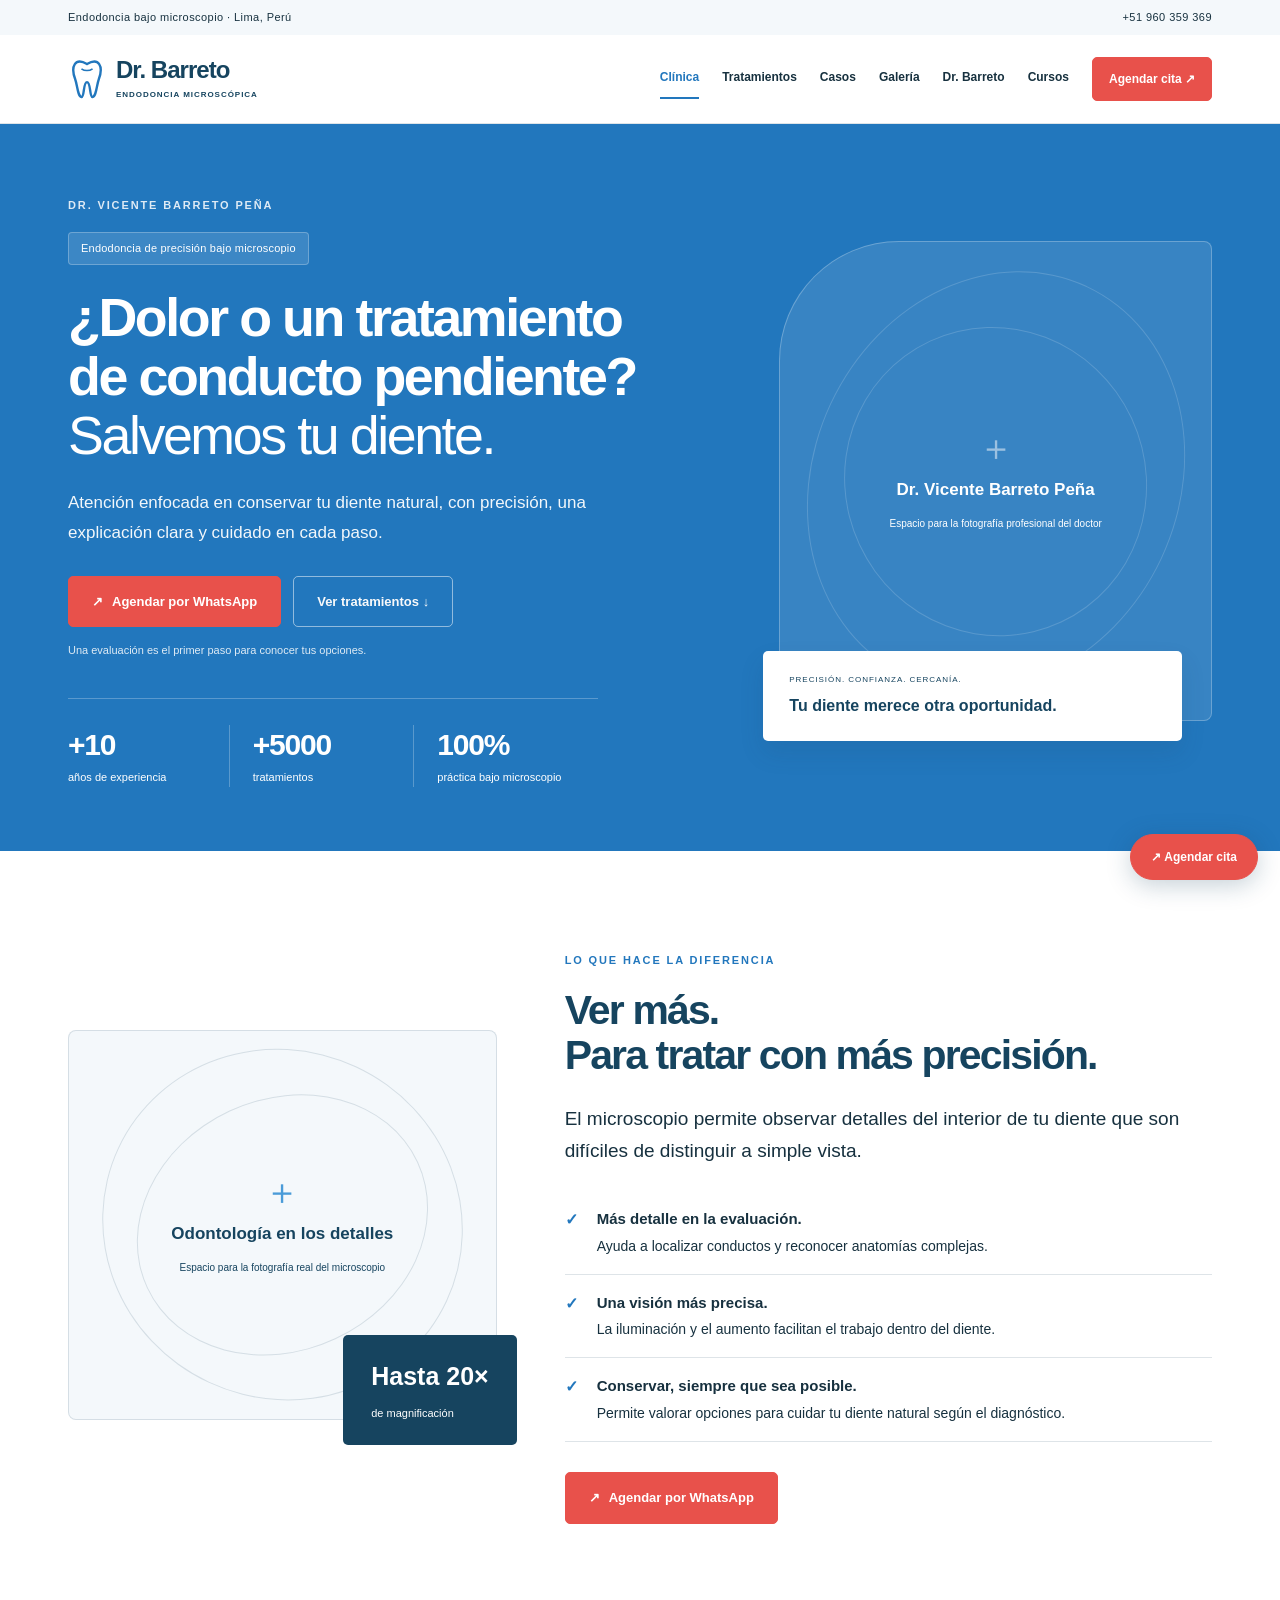
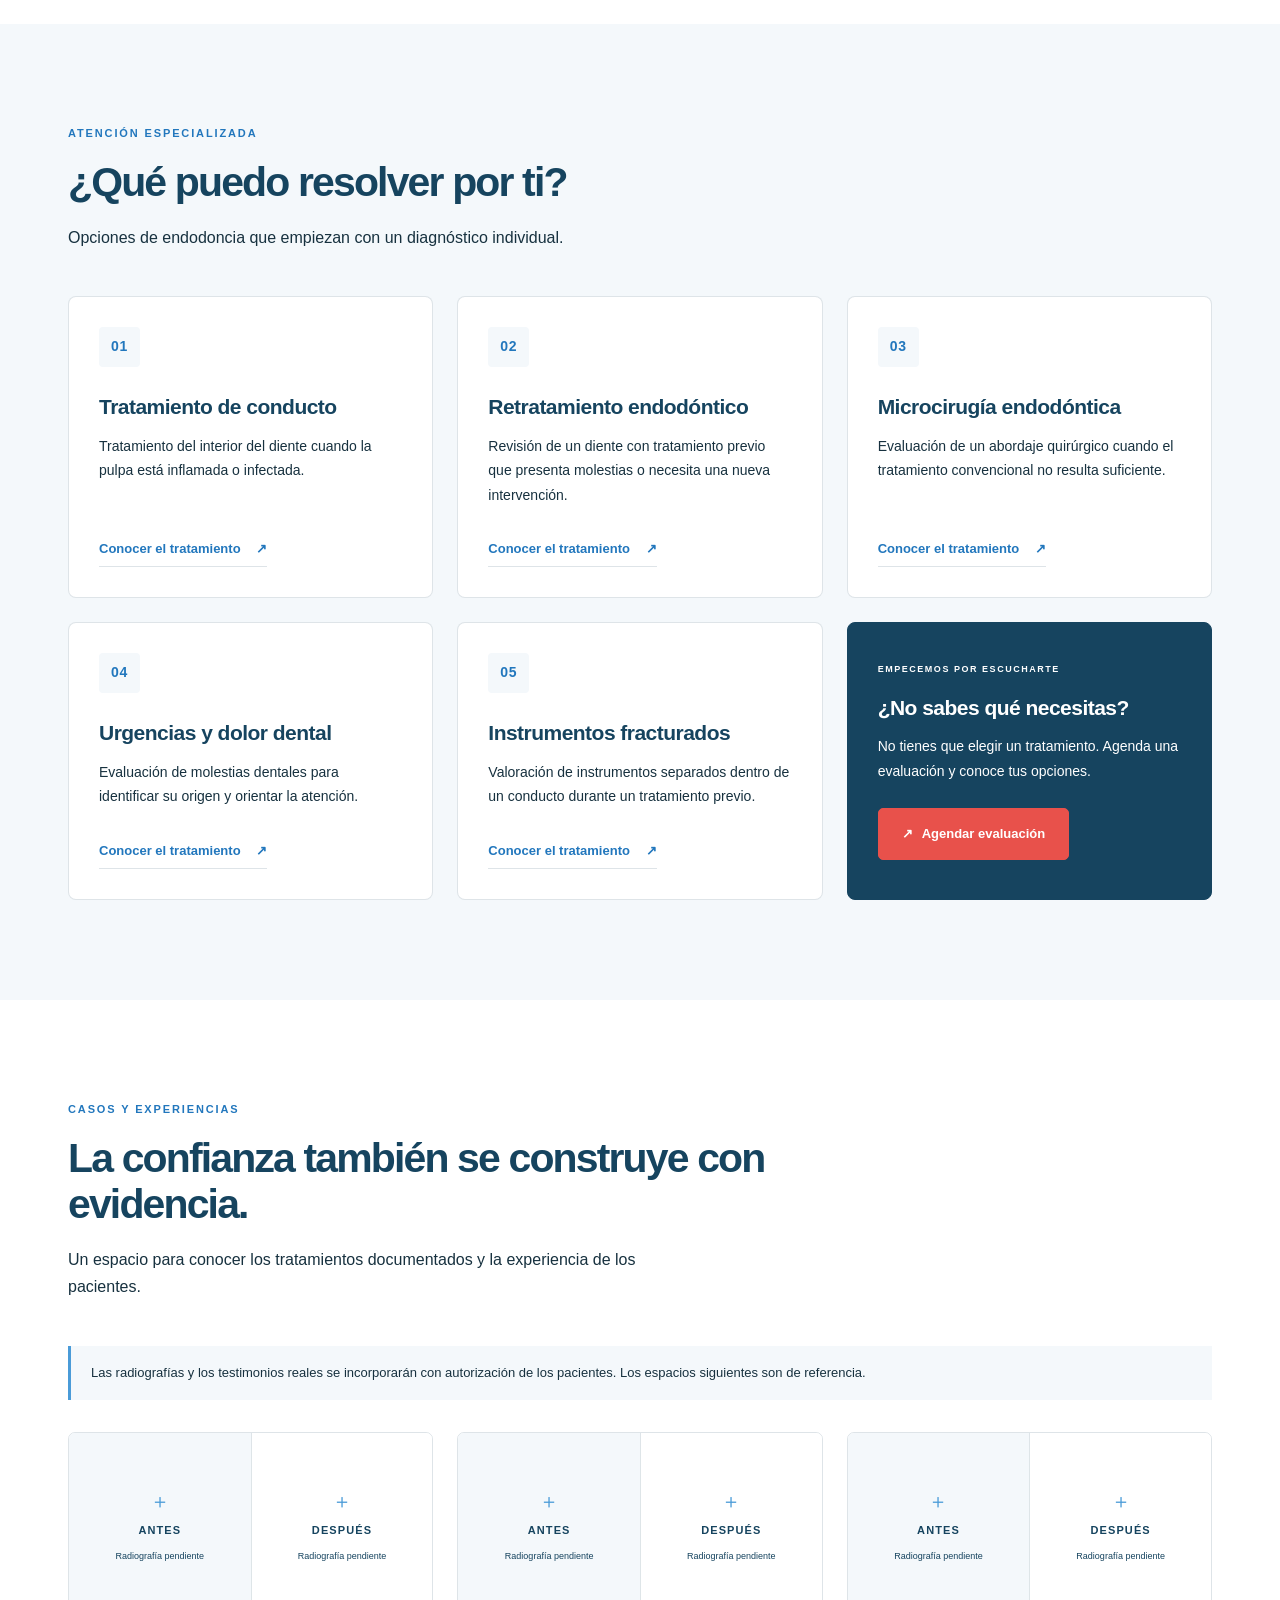
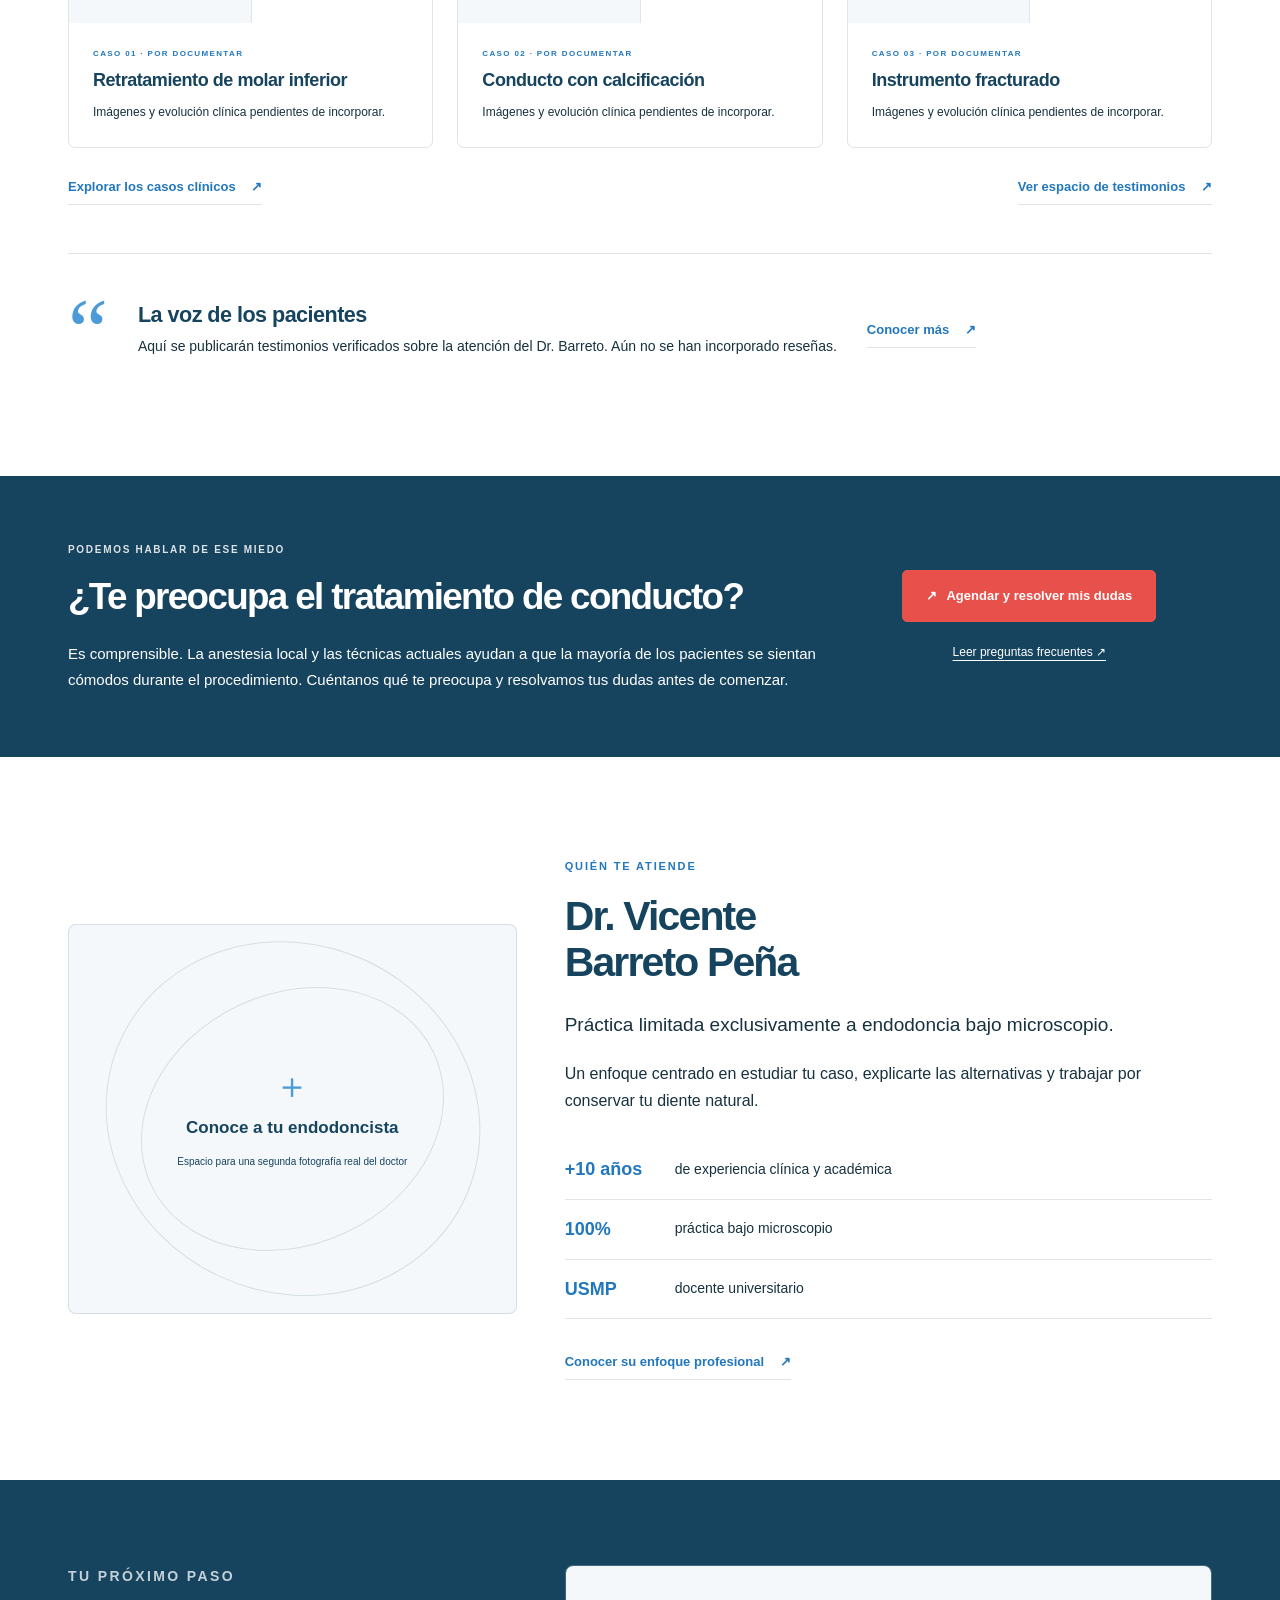
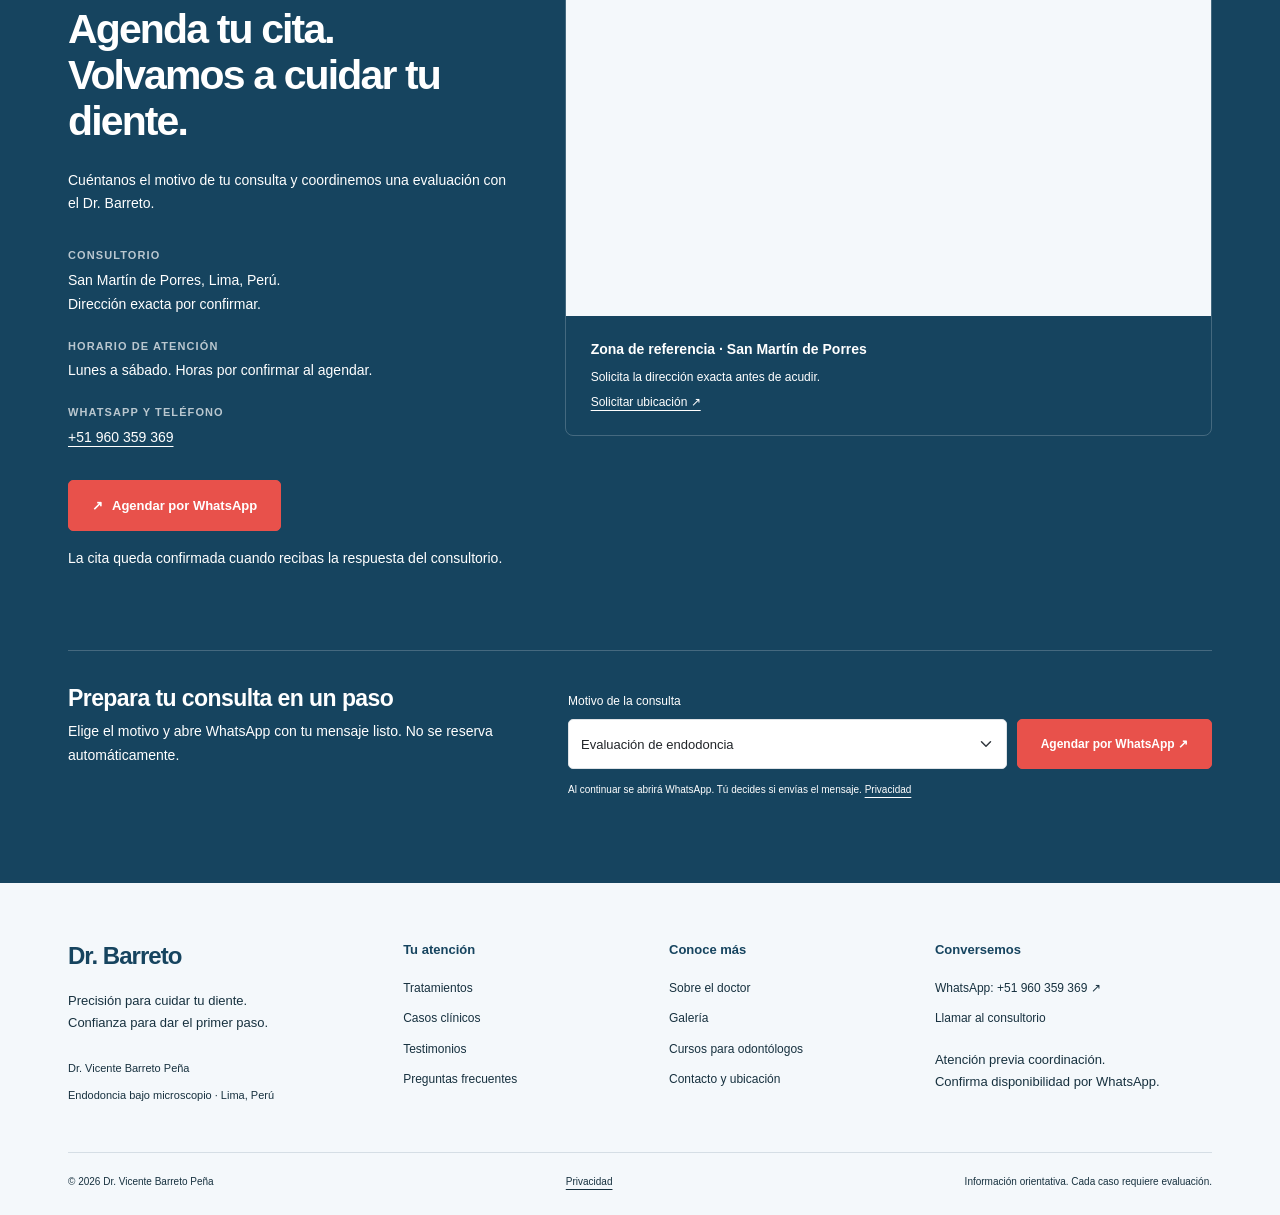
==== index.html @ 7db31577 "Publicar sitio web inicial" ====
<!doctype html>
<html lang="es-PE">
  <head>
    <meta charset="utf-8" />
    <meta name="viewport" content="width=device-width, initial-scale=1" />
    <meta
      name="description"
      content="Endodoncia bajo microscopio con el Dr. Vicente Barreto Peña. Conoce los tratamientos y agenda tu evaluación por WhatsApp en Lima."
    />
    <meta name="theme-color" content="#2277BD" />
    <title>
      Endodoncia bajo microscopio en Lima | Dr. Vicente Barreto Peña
    </title>
    <link rel="icon" href="assets/img/favicon.svg" type="image/svg+xml" />
    <link rel="stylesheet" href="assets/vendor/bootstrap.min.css" />
    <link rel="stylesheet" href="assets/css/styles.css" />
    <script src="assets/js/config.js" defer></script>
    <script src="assets/js/main.js" defer></script>
  </head>
  <body>
    <a class="skip" href="#contenido">Saltar al contenido</a>
    <div class="topbar">
      <div class="container">
        <span>Endodoncia bajo microscopio · Lima, Perú</span
        ><a href="tel:+51960359369">+51 960 359 369</a>
      </div>
    </div>
    <header class="site-header">
      <div class="container header-inner">
        <a class="brand" href="index.html" aria-label="Dr. Barreto, inicio"
          ><img
            src="assets/img/favicon.svg"
            width="38"
            height="44"
            alt=""
          /><span
            >Dr. Barreto<span class="brand-sub"
              >ENDODONCIA MICROSCÓPICA</span
            ></span
          ></a
        ><button
          class="menu-toggle"
          aria-controls="main-nav"
          aria-expanded="false"
        >
          Menú <span aria-hidden="true">☰</span>
        </button>
        <nav id="main-nav" aria-label="Navegación principal">
          <a href="index.html" aria-current="page">Clínica</a
          ><a href="tratamientos.html">Tratamientos</a
          ><a href="casos.html">Casos</a><a href="galeria.html">Galería</a
          ><a href="sobre-mi.html">Dr. Barreto</a
          ><a href="cursos.html">Cursos</a
          ><a
            class="btn appointment small-cta"
            href="https://wa.me/51960359369?text=Hola%2C%20Dr.%20Barreto.%20Quisiera%20agendar%20una%20evaluaci%C3%B3n%20de%20endodoncia."
            target="_blank"
            rel="noopener noreferrer"
            >Agendar cita ↗</a
          >
        </nav>
      </div>
    </header>
    <main id="contenido">
      <section class="hero" id="inicio">
        <div class="container">
          <div class="row align-items-center g-5">
            <div class="col-lg-7">
              <p class="eyebrow light">DR. VICENTE BARRETO PEÑA</p>
              <div class="specialty-label">
                Endodoncia de precisión bajo microscopio
              </div>
              <h1>
                ¿Dolor o un tratamiento<br class="desktop-break" />
                de conducto pendiente?<br /><span>Salvemos tu diente.</span>
              </h1>
              <p class="hero-lead">
                Atención enfocada en conservar tu diente natural, con precisión,
                una explicación clara y cuidado en cada paso.
              </p>
              <div class="button-row">
                <a
                  class="btn appointment"
                  href="https://wa.me/51960359369?text=Hola%2C%20Dr.%20Barreto.%20Quisiera%20agendar%20una%20evaluaci%C3%B3n%20de%20endodoncia."
                  target="_blank"
                  rel="noopener noreferrer"
                  ><span aria-hidden="true">↗</span> Agendar por WhatsApp</a
                ><a class="btn btn-outline-light" href="#tratamientos"
                  >Ver tratamientos ↓</a
                >
              </div>
              <p class="hero-note">
                Una evaluación es el primer paso para conocer tus opciones.
              </p>
              <div class="stats">
                <div><strong>+10</strong><span>años de experiencia</span></div>
                <div><strong>+5000</strong><span>tratamientos</span></div>
                <div>
                  <strong>100%</strong><span>práctica bajo microscopio</span>
                </div>
              </div>
            </div>
            <div class="col-lg-5">
              <div class="portrait-frame">
                <div class="media-placeholder portrait">
                  <span class="placeholder-mark" aria-hidden="true">＋</span
                  ><span class="placeholder-title"
                    >Dr. Vicente Barreto Peña</span
                  ><small
                    >Espacio para la fotografía profesional del doctor</small
                  >
                </div>
                <div class="portrait-caption">
                  <span>PRECISIÓN. CONFIANZA. CERCANÍA.</span
                  ><strong>Tu diente merece otra oportunidad.</strong>
                </div>
              </div>
            </div>
          </div>
        </div>
      </section>
      <section id="microscopio" class="section">
        <div class="container">
          <div class="row align-items-center g-5">
            <div class="col-lg-5">
              <div class="image-wrap">
                <div class="media-placeholder equipment">
                  <span class="placeholder-mark" aria-hidden="true">＋</span
                  ><span class="placeholder-title"
                    >Odontología en los detalles</span
                  ><small
                    >Espacio para la fotografía real del microscopio</small
                  >
                </div>
                <div class="image-badge">
                  <strong>Hasta 20×</strong><span>de magnificación</span>
                </div>
              </div>
            </div>
            <div class="col-lg-7">
              <p class="eyebrow">LO QUE HACE LA DIFERENCIA</p>
              <h2>Ver más.<br />Para tratar con más precisión.</h2>
              <p class="lead">
                El microscopio permite observar detalles del interior de tu
                diente que son difíciles de distinguir a simple vista.
              </p>
              <ul class="benefit-list">
                <li>
                  <strong>Más detalle en la evaluación.</strong
                  ><span
                    >Ayuda a localizar conductos y reconocer anatomías
                    complejas.</span
                  >
                </li>
                <li>
                  <strong>Una visión más precisa.</strong
                  ><span
                    >La iluminación y el aumento facilitan el trabajo dentro del
                    diente.</span
                  >
                </li>
                <li>
                  <strong>Conservar, siempre que sea posible.</strong
                  ><span
                    >Permite valorar opciones para cuidar tu diente natural
                    según el diagnóstico.</span
                  >
                </li>
              </ul>
              <a
                class="btn appointment"
                href="https://wa.me/51960359369?text=Hola%2C%20Dr.%20Barreto.%20Quisiera%20agendar%20una%20evaluaci%C3%B3n%20de%20endodoncia."
                target="_blank"
                rel="noopener noreferrer"
                ><span aria-hidden="true">↗</span> Agendar por WhatsApp</a
              >
            </div>
          </div>
        </div>
      </section>
      <section id="tratamientos" class="section soft">
        <div class="container">
          <div class="section-heading">
            <p class="eyebrow">ATENCIÓN ESPECIALIZADA</p>
            <h2>¿Qué puedo resolver por ti?</h2>
            <p>
              Opciones de endodoncia que empiezan con un diagnóstico individual.
            </p>
          </div>
          <div class="row g-4">
            <div class="col-md-6 col-lg-4">
              <article class="service-card">
                <span class="service-number">01</span>
                <h3>Tratamiento de conducto</h3>
                <p>
                  Tratamiento del interior del diente cuando la pulpa está
                  inflamada o infectada.
                </p>
                <a class="text-link" href="tratamientos.html#conducto"
                  >Conocer el tratamiento <span aria-hidden="true">↗</span></a
                >
              </article>
            </div>
            <div class="col-md-6 col-lg-4">
              <article class="service-card">
                <span class="service-number">02</span>
                <h3>Retratamiento endodóntico</h3>
                <p>
                  Revisión de un diente con tratamiento previo que presenta
                  molestias o necesita una nueva intervención.
                </p>
                <a class="text-link" href="tratamientos.html#retratamiento"
                  >Conocer el tratamiento <span aria-hidden="true">↗</span></a
                >
              </article>
            </div>
            <div class="col-md-6 col-lg-4">
              <article class="service-card">
                <span class="service-number">03</span>
                <h3>Microcirugía endodóntica</h3>
                <p>
                  Evaluación de un abordaje quirúrgico cuando el tratamiento
                  convencional no resulta suficiente.
                </p>
                <a class="text-link" href="tratamientos.html#microcirugia"
                  >Conocer el tratamiento <span aria-hidden="true">↗</span></a
                >
              </article>
            </div>
            <div class="col-md-6 col-lg-4">
              <article class="service-card">
                <span class="service-number">04</span>
                <h3>Urgencias y dolor dental</h3>
                <p>
                  Evaluación de molestias dentales para identificar su origen y
                  orientar la atención.
                </p>
                <a class="text-link" href="tratamientos.html#urgencias"
                  >Conocer el tratamiento <span aria-hidden="true">↗</span></a
                >
              </article>
            </div>
            <div class="col-md-6 col-lg-4">
              <article class="service-card">
                <span class="service-number">05</span>
                <h3>Instrumentos fracturados</h3>
                <p>
                  Valoración de instrumentos separados dentro de un conducto
                  durante un tratamiento previo.
                </p>
                <a class="text-link" href="tratamientos.html#instrumentos"
                  >Conocer el tratamiento <span aria-hidden="true">↗</span></a
                >
              </article>
            </div>
            <div class="col-md-6 col-lg-4">
              <article class="service-card service-help">
                <span class="eyebrow">EMPECEMOS POR ESCUCHARTE</span>
                <h3>¿No sabes qué necesitas?</h3>
                <p>
                  No tienes que elegir un tratamiento. Agenda una evaluación y
                  conoce tus opciones.
                </p>
                <a
                  class="btn appointment"
                  href="https://wa.me/51960359369?text=Hola%2C%20Dr.%20Barreto.%20Quisiera%20agendar%20una%20evaluaci%C3%B3n%20de%20endodoncia."
                  target="_blank"
                  rel="noopener noreferrer"
                  ><span aria-hidden="true">↗</span> Agendar evaluación</a
                >
              </article>
            </div>
          </div>
        </div>
      </section>
      <section id="casos" class="section">
        <div class="container">
          <div class="section-heading">
            <p class="eyebrow">CASOS Y EXPERIENCIAS</p>
            <h2>La confianza también se construye con evidencia.</h2>
            <p>
              Un espacio para conocer los tratamientos documentados y la
              experiencia de los pacientes.
            </p>
          </div>
          <div class="editorial-note">
            Las radiografías y los testimonios reales se incorporarán con
            autorización de los pacientes. Los espacios siguientes son de
            referencia.
          </div>
          <div class="row g-4">
            <div class="col-md-4">
              <article class="case-card">
                <div class="case-pair">
                  <div class="media-placeholder xray">
                    <span class="placeholder-mark" aria-hidden="true">＋</span
                    ><span class="placeholder-title">Antes</span
                    ><small>Radiografía pendiente</small>
                  </div>
                  <div class="media-placeholder xray">
                    <span class="placeholder-mark" aria-hidden="true">＋</span
                    ><span class="placeholder-title">Después</span
                    ><small>Radiografía pendiente</small>
                  </div>
                </div>
                <div class="case-caption">
                  <span class="eyebrow">CASO 01 · POR DOCUMENTAR</span>
                  <h3>Retratamiento de molar inferior</h3>
                  <p>Imágenes y evolución clínica pendientes de incorporar.</p>
                </div>
              </article>
            </div>
            <div class="col-md-4">
              <article class="case-card">
                <div class="case-pair">
                  <div class="media-placeholder xray">
                    <span class="placeholder-mark" aria-hidden="true">＋</span
                    ><span class="placeholder-title">Antes</span
                    ><small>Radiografía pendiente</small>
                  </div>
                  <div class="media-placeholder xray">
                    <span class="placeholder-mark" aria-hidden="true">＋</span
                    ><span class="placeholder-title">Después</span
                    ><small>Radiografía pendiente</small>
                  </div>
                </div>
                <div class="case-caption">
                  <span class="eyebrow">CASO 02 · POR DOCUMENTAR</span>
                  <h3>Conducto con calcificación</h3>
                  <p>Imágenes y evolución clínica pendientes de incorporar.</p>
                </div>
              </article>
            </div>
            <div class="col-md-4">
              <article class="case-card">
                <div class="case-pair">
                  <div class="media-placeholder xray">
                    <span class="placeholder-mark" aria-hidden="true">＋</span
                    ><span class="placeholder-title">Antes</span
                    ><small>Radiografía pendiente</small>
                  </div>
                  <div class="media-placeholder xray">
                    <span class="placeholder-mark" aria-hidden="true">＋</span
                    ><span class="placeholder-title">Después</span
                    ><small>Radiografía pendiente</small>
                  </div>
                </div>
                <div class="case-caption">
                  <span class="eyebrow">CASO 03 · POR DOCUMENTAR</span>
                  <h3>Instrumento fracturado</h3>
                  <p>Imágenes y evolución clínica pendientes de incorporar.</p>
                </div>
              </article>
            </div>
          </div>
          <div class="split-links">
            <a class="text-link" href="casos.html"
              >Explorar los casos clínicos <span aria-hidden="true">↗</span></a
            ><a class="text-link" href="testimonios.html"
              >Ver espacio de testimonios <span aria-hidden="true">↗</span></a
            >
          </div>
          <div class="testimonial-preview">
            <span class="quote-mark" aria-hidden="true">“</span>
            <div>
              <h3>La voz de los pacientes</h3>
              <p>
                Aquí se publicarán testimonios verificados sobre la atención del
                Dr. Barreto. Aún no se han incorporado reseñas.
              </p>
            </div>
            <a class="text-link" href="testimonios.html"
              >Conocer más <span aria-hidden="true">↗</span></a
            >
          </div>
        </div>
      </section>
      <section id="tranquilidad" class="fear-section">
        <div class="container">
          <div class="row align-items-center g-4">
            <div class="col-lg-8">
              <p class="eyebrow light">PODEMOS HABLAR DE ESE MIEDO</p>
              <h2>¿Te preocupa el tratamiento de conducto?</h2>
              <p>
                Es comprensible. La anestesia local y las técnicas actuales
                ayudan a que la mayoría de los pacientes se sientan cómodos
                durante el procedimiento. Cuéntanos qué te preocupa y resolvamos
                tus dudas antes de comenzar.
              </p>
            </div>
            <div class="col-lg-4 fear-actions">
              <a
                class="btn appointment"
                href="https://wa.me/51960359369?text=Hola%2C%20Dr.%20Barreto.%20Quisiera%20agendar%20una%20evaluaci%C3%B3n%20de%20endodoncia."
                target="_blank"
                rel="noopener noreferrer"
                ><span aria-hidden="true">↗</span> Agendar y resolver mis
                dudas</a
              ><a href="preguntas-frecuentes.html"
                >Leer preguntas frecuentes ↗</a
              >
            </div>
          </div>
        </div>
      </section>
      <section id="sobre-mi" class="section">
        <div class="container">
          <div class="row align-items-center g-5">
            <div class="col-lg-5">
              <div class="media-placeholder doctor">
                <span class="placeholder-mark" aria-hidden="true">＋</span
                ><span class="placeholder-title">Conoce a tu endodoncista</span
                ><small
                  >Espacio para una segunda fotografía real del doctor</small
                >
              </div>
            </div>
            <div class="col-lg-7">
              <p class="eyebrow">QUIÉN TE ATIENDE</p>
              <h2>Dr. Vicente<br />Barreto Peña</h2>
              <p class="lead">
                Práctica limitada exclusivamente a endodoncia bajo microscopio.
              </p>
              <p>
                Un enfoque centrado en estudiar tu caso, explicarte las
                alternativas y trabajar por conservar tu diente natural.
              </p>
              <ul class="credentials">
                <li>
                  <strong>+10 años</strong
                  ><span>de experiencia clínica y académica</span>
                </li>
                <li>
                  <strong>100%</strong><span>práctica bajo microscopio</span>
                </li>
                <li><strong>USMP</strong><span>docente universitario</span></li>
              </ul>
              <a class="text-link" href="sobre-mi.html"
                >Conocer su enfoque profesional
                <span aria-hidden="true">↗</span></a
              >
            </div>
          </div>
        </div>
      </section>
      <section id="contacto" class="contact-section">
        <div class="container">
          <div class="row g-5">
            <div class="col-lg-5">
              <p class="eyebrow">TU PRÓXIMO PASO</p>
              <h2>Agenda tu cita.<br />Volvamos a cuidar tu diente.</h2>
              <p>
                Cuéntanos el motivo de tu consulta y coordinemos una evaluación
                con el Dr. Barreto.
              </p>
              <dl class="contact-list">
                <dt>Consultorio</dt>
                <dd data-address>
                  San Martín de Porres, Lima, Perú.<br />Dirección exacta por
                  confirmar.
                </dd>
                <dt>Horario de atención</dt>
                <dd data-hours>
                  Lunes a sábado. Horas por confirmar al agendar.
                </dd>
                <dt>WhatsApp y teléfono</dt>
                <dd><a href="tel:+51960359369">+51 960 359 369</a></dd>
              </dl>
              <a
                class="btn appointment"
                href="https://wa.me/51960359369?text=Hola%2C%20Dr.%20Barreto.%20Quisiera%20agendar%20una%20evaluaci%C3%B3n%20de%20endodoncia."
                target="_blank"
                rel="noopener noreferrer"
                ><span aria-hidden="true">↗</span> Agendar por WhatsApp</a
              >
              <p class="small mt-3">
                La cita queda confirmada cuando recibas la respuesta del
                consultorio.
              </p>
            </div>
            <div class="col-lg-7">
              <div class="map-panel">
                <iframe
                  title="Mapa de referencia de San Martín de Porres, Lima; no indica la dirección exacta del consultorio"
                  src="https://www.google.com/maps?q=San+Martin+de+Porres,+Lima,+Peru&amp;output=embed"
                  loading="lazy"
                  referrerpolicy="no-referrer-when-downgrade"
                  allowfullscreen
                ></iframe>
                <div class="map-caption">
                  <strong data-map-caption
                    >Zona de referencia · San Martín de Porres</strong
                  ><span>Solicita la dirección exacta antes de acudir.</span
                  ><a
                    data-directions
                    href="https://wa.me/51960359369?text=Hola%2C%20quisiera%20la%20ubicaci%C3%B3n%20exacta%20del%20consultorio."
                    target="_blank"
                    rel="noopener noreferrer"
                    >Solicitar ubicación ↗</a
                  >
                </div>
              </div>
            </div>
          </div>
          <div class="appointment-panel">
            <div>
              <h3>Prepara tu consulta en un paso</h3>
              <p>
                Elige el motivo y abre WhatsApp con tu mensaje listo. No se
                reserva automáticamente.
              </p>
            </div>
            <form id="appointment-form">
              <label for="reason">Motivo de la consulta</label>
              <div class="form-line">
                <select id="reason" class="form-select" name="reason">
                  <option>Evaluación de endodoncia</option>
                  <option>Dolor o urgencia dental</option>
                  <option>Tratamiento de conducto</option>
                  <option>Retratamiento</option>
                  <option>Instrumento fracturado</option>
                  <option>Microcirugía endodóntica</option>
                  <option>Segunda opinión</option></select
                ><button type="submit" class="btn appointment">
                  Agendar por WhatsApp ↗
                </button>
              </div>
              <p class="small">
                Al continuar se abrirá WhatsApp. Tú decides si envías el
                mensaje. <a href="privacidad.html">Privacidad</a>
              </p>
            </form>
            <noscript
              ><p>
                Puedes agendar con cualquiera de los enlaces de WhatsApp de esta
                página.
              </p></noscript
            >
          </div>
        </div>
      </section>
    </main>
    <footer>
      <div class="container">
        <div class="footer-grid">
          <div>
            <a class="brand footer-brand" href="index.html">Dr. Barreto</a>
            <p>
              Precisión para cuidar tu diente.<br />Confianza para dar el primer
              paso.
            </p>
            <small
              >Dr. Vicente Barreto Peña<br />Endodoncia bajo microscopio · Lima,
              Perú</small
            >
          </div>
          <div>
            <h2>Tu atención</h2>
            <a href="tratamientos.html">Tratamientos</a
            ><a href="casos.html">Casos clínicos</a
            ><a href="testimonios.html">Testimonios</a
            ><a href="preguntas-frecuentes.html">Preguntas frecuentes</a>
          </div>
          <div>
            <h2>Conoce más</h2>
            <a href="sobre-mi.html">Sobre el doctor</a
            ><a href="galeria.html">Galería</a
            ><a href="cursos.html">Cursos para odontólogos</a
            ><a href="index.html#contacto">Contacto y ubicación</a>
          </div>
          <div>
            <h2>Conversemos</h2>
            <a
              href="https://wa.me/51960359369?text=Hola%2C%20Dr.%20Barreto.%20Quisiera%20agendar%20una%20evaluaci%C3%B3n%20de%20endodoncia."
              target="_blank"
              rel="noopener noreferrer"
              >WhatsApp: +51 960 359 369 ↗</a
            ><a href="tel:+51960359369">Llamar al consultorio</a>
            <p class="small">
              Atención previa coordinación.<br />Confirma disponibilidad por
              WhatsApp.
            </p>
          </div>
        </div>
        <div class="footer-bottom">
          <span>© <span data-year>2026</span> Dr. Vicente Barreto Peña</span
          ><a href="privacidad.html">Privacidad</a
          ><span>Información orientativa. Cada caso requiere evaluación.</span>
        </div>
      </div>
    </footer>
    <a
      class="floating-cta appointment"
      href="https://wa.me/51960359369?text=Hola%2C%20Dr.%20Barreto.%20Quisiera%20agendar%20una%20evaluaci%C3%B3n%20de%20endodoncia."
      target="_blank"
      rel="noopener noreferrer"
      aria-label="Agendar una cita por WhatsApp"
      >↗ <span>Agendar cita</span></a
    >
  </body>
</html>
---- assets/css/styles.css ----
:root {
  --blue: #2277bd;
  --blue-light: #4a9bd8;
  --blue-dark: #16445f;
  --coral: #e8514b;
  --white: #ffffff;
  --soft: #f4f8fb;
  --ink: #17313f;
  --line: rgba(22, 68, 95, 0.14);
}
* {
  box-sizing: border-box;
}
html {
  scroll-behavior: smooth;
  scroll-padding-top: 105px;
}
body {
  margin: 0;
  color: var(--ink);
  background: var(--white);
  font-family: Arial, Helvetica, sans-serif;
  font-size: 16px;
  line-height: 1.7;
}
a {
  color: var(--blue);
  text-underline-offset: 4px;
}
button,
a,
input,
select,
summary {
  -webkit-tap-highlight-color: transparent;
}
a:focus-visible,
button:focus-visible,
select:focus-visible,
summary:focus-visible {
  outline: 3px solid var(--blue-light);
  outline-offset: 5px;
}
h1,
h2,
h3 {
  font-weight: 700;
  letter-spacing: -0.045em;
  line-height: 1.12;
  color: var(--blue-dark);
}
h1 {
  font-size: clamp(2.4rem, 4.5vw, 4.2rem);
}
h2 {
  font-size: clamp(2rem, 3.2vw, 3rem);
  margin-bottom: 24px;
}
h3 {
  font-size: 1.35rem;
  letter-spacing: -0.025em;
}
p {
  margin: 0 0 1.2rem;
}
img {
  max-width: 100%;
  height: auto;
}
.container {
  max-width: 1200px;
  padding-left: 28px;
  padding-right: 28px;
}
.section {
  padding: 100px 0;
}
.soft {
  background: var(--soft);
}
.eyebrow {
  font-size: 11px;
  letter-spacing: 0.17em;
  font-weight: 700;
  color: var(--blue);
  margin-bottom: 18px;
}
.eyebrow.light {
  color: var(--white);
  opacity: 0.85;
}
.lead {
  font-size: 1.19rem;
  line-height: 1.65;
  font-weight: 400;
}
.section-heading {
  max-width: 750px;
  margin-bottom: 45px;
}
.section-heading p:last-child {
  max-width: 630px;
}
.section-heading h2 {
  margin-bottom: 18px;
}
.skip {
  position: fixed;
  left: 20px;
  top: -100px;
  background: var(--white);
  padding: 15px;
  z-index: 100;
}
.skip:focus {
  top: 10px;
}
.topbar {
  background: var(--soft);
  font-size: 11px;
  letter-spacing: 0.04em;
  padding: 8px 0;
}
.topbar .container {
  display: flex;
  justify-content: space-between;
}
.topbar a {
  color: var(--ink);
  text-decoration: none;
}
.site-header {
  position: sticky;
  top: 0;
  z-index: 40;
  background: var(--white);
  border-bottom: 1px solid var(--line);
}
.header-inner {
  min-height: 88px;
  display: flex;
  justify-content: space-between;
  align-items: center;
  gap: 25px;
}
.brand {
  display: flex;
  gap: 10px;
  align-items: center;
  white-space: nowrap;
  color: var(--blue-dark);
  font-size: 24px;
  font-weight: 700;
  text-decoration: none;
  letter-spacing: -0.04em;
  line-height: 1.1;
}
.brand-sub {
  display: block;
  font-size: 8px;
  letter-spacing: 0.12em;
  margin-top: 8px;
  font-weight: 700;
}
.site-header nav {
  display: flex;
  gap: 23px;
  align-items: center;
}
.site-header nav > a:not(.btn) {
  font-size: 12px;
  font-weight: 600;
  color: var(--ink);
  text-decoration: none;
  padding: 9px 0;
  border-bottom: 2px solid transparent;
}
.site-header nav > a[aria-current="page"],
.site-header nav > a:hover {
  color: var(--blue);
  border-bottom-color: var(--blue);
}
.menu-toggle {
  display: none;
  background: var(--soft);
  color: var(--ink);
  border: 1px solid var(--line);
  border-radius: 5px;
  padding: 8px 12px;
  font-size: 13px;
}
.btn {
  font-size: 13px;
  font-weight: 700;
  padding: 15px 23px;
  border-radius: 5px;
  text-decoration: none;
  line-height: 1.5;
  transition:
    box-shadow 0.2s,
    transform 0.2s;
  display: inline-flex;
  align-items: center;
  justify-content: center;
  gap: 9px;
}
.appointment {
  background: var(--coral) !important;
  color: var(--white) !important;
  border: 1px solid var(--coral) !important;
  text-decoration: none;
  font-weight: 700;
}
.appointment:hover {
  box-shadow: 0 6px 18px rgba(23, 49, 63, 0.2);
  transform: translateY(-2px);
}
.small-cta {
  padding: 12px 16px;
  font-size: 12px;
}
.btn-outline-light {
  border-color: rgba(255, 255, 255, 0.5);
}
.btn-outline-light:hover {
  color: var(--blue-dark);
  background: var(--white);
}
.hero {
  background: var(--blue);
  color: var(--white);
  padding: 72px 0 64px;
  overflow: hidden;
}
.hero h1 {
  color: var(--white);
  font-size: clamp(2.3rem, 4.2vw, 3.75rem);
  line-height: 1.1;
  letter-spacing: -0.045em;
  margin: 23px 0;
}
.hero h1 span {
  color: var(--white);
  font-weight: 400;
}
.specialty-label {
  display: inline-block;
  background: rgba(255, 255, 255, 0.12);
  border: 1px solid rgba(255, 255, 255, 0.25);
  border-radius: 4px;
  padding: 6px 12px;
  font-size: 11px;
  letter-spacing: 0.02em;
}
.hero-lead {
  font-size: 17px;
  max-width: 540px;
  opacity: 0.94;
  line-height: 1.75;
}
.button-row {
  display: flex;
  gap: 12px;
  flex-wrap: wrap;
  margin: 28px 0 14px;
}
.hero-note {
  font-size: 11px;
  opacity: 0.85;
}
.stats {
  display: flex;
  gap: 0;
  margin-top: 38px;
  max-width: 530px;
  border-top: 1px solid rgba(255, 255, 255, 0.25);
  padding-top: 26px;
}
.stats > div {
  flex: 1;
  padding-right: 16px;
}
.stats > div + div {
  padding-left: 23px;
  border-left: 1px solid rgba(255, 255, 255, 0.25);
}
.stats strong {
  font-size: 30px;
  font-weight: 700;
  display: block;
  letter-spacing: -0.04em;
  line-height: 1.3;
}
.stats span {
  font-size: 11px;
  display: block;
  margin-top: 4px;
}
.portrait-frame {
  position: relative;
  padding: 0 0 20px 16px;
}
.media-placeholder {
  background: var(--soft);
  border: 1px solid var(--line);
  display: flex;
  flex-direction: column;
  align-items: center;
  justify-content: center;
  text-align: center;
  gap: 10px;
  color: var(--blue-dark);
  min-height: 390px;
  padding: 24px;
  position: relative;
  overflow: hidden;
  border-radius: 8px;
}
.media-placeholder:before,
.media-placeholder:after {
  content: "";
  position: absolute;
  border: 1px solid var(--line);
  width: 70%;
  height: 65%;
  border-radius: 50%;
  transform: rotate(-25deg);
  pointer-events: none;
}
.media-placeholder:after {
  width: 85%;
  height: 90%;
  transform: rotate(25deg);
}
.placeholder-mark {
  font-size: 36px;
  line-height: 1;
  font-weight: 400;
  position: relative;
  z-index: 1;
  color: var(--blue-light);
}
.placeholder-title {
  font-size: 17px;
  font-weight: 700;
  z-index: 1;
}
.media-placeholder small {
  font-size: 10px;
  max-width: 240px;
  position: relative;
  z-index: 1;
}
.portrait {
  min-height: 480px;
  background: rgba(255, 255, 255, 0.1);
  color: var(--white);
  border: 1px solid rgba(255, 255, 255, 0.25);
  border-radius: 120px 8px 8px 8px;
}
.portrait:after,
.portrait:before {
  border-color: rgba(255, 255, 255, 0.16);
}
.portrait .placeholder-mark {
  color: var(--white);
  opacity: 0.5;
}
.portrait-caption {
  position: absolute;
  bottom: 0;
  left: 0;
  right: 30px;
  background: var(--white);
  color: var(--blue-dark);
  padding: 22px 26px;
  border-radius: 5px;
  box-shadow: 0 12px 24px rgba(22, 68, 95, 0.12);
}
.portrait-caption span {
  display: block;
  letter-spacing: 0.12em;
  font-size: 8px;
  margin-bottom: 5px;
}
.portrait-caption strong {
  font-size: 16px;
}
.image-wrap {
  position: relative;
  padding: 0 20px 25px 0;
}
.image-badge {
  position: absolute;
  bottom: 0;
  right: 0;
  background: var(--blue-dark);
  color: var(--white);
  padding: 20px 28px;
  border-radius: 5px;
}
.image-badge strong {
  display: block;
  font-size: 25px;
}
.image-badge span {
  font-size: 11px;
}
.benefit-list {
  list-style: none;
  padding: 0;
  margin: 25px 0 30px;
}
.benefit-list li {
  padding: 15px 0 15px 32px;
  position: relative;
  border-bottom: 1px solid var(--line);
}
.benefit-list li:before {
  content: "✓";
  position: absolute;
  left: 0;
  color: var(--blue);
  font-weight: 700;
}
.benefit-list strong {
  display: block;
  font-size: 15px;
}
.benefit-list span {
  font-size: 14px;
}
.service-card {
  height: 100%;
  background: var(--white);
  padding: 30px;
  border: 1px solid var(--line);
  border-radius: 8px;
  display: flex;
  align-items: flex-start;
  flex-direction: column;
  transition:
    transform 0.2s,
    border 0.2s;
}
.service-card:hover {
  transform: translateY(-4px);
  border-color: var(--blue-light);
}
.service-number {
  font-size: 14px;
  letter-spacing: 0.05em;
  color: var(--blue);
  font-weight: 700;
  display: inline-block;
  padding: 8px 12px;
  background: var(--soft);
  border-radius: 4px;
  margin-bottom: 28px;
}
.service-card h3 {
  font-size: 21px;
  margin-bottom: 15px;
}
.service-card p {
  font-size: 14px;
  line-height: 1.75;
  margin-bottom: 25px;
}
.service-card .text-link {
  margin-top: auto;
}
.text-link {
  display: inline-block;
  font-size: 13px;
  font-weight: 700;
  color: var(--blue);
  text-decoration: none;
  border-bottom: 1px solid var(--line);
  padding: 6px 0;
}
.text-link span {
  margin-left: 12px;
}
.service-help {
  background: var(--blue-dark);
  border-color: var(--blue-dark);
  justify-content: center;
}
.service-help h3,
.service-help p,
.service-help .eyebrow {
  color: var(--white);
}
.service-help .eyebrow {
  font-size: 9px;
}
.editorial-note {
  border-left: 3px solid var(--blue-light);
  background: var(--soft);
  padding: 16px 20px;
  font-size: 13px;
  margin-bottom: 32px;
}
.case-card {
  border: 1px solid var(--line);
  border-radius: 7px;
  overflow: hidden;
  height: 100%;
}
.case-pair {
  display: grid;
  grid-template-columns: 1fr 1fr;
}
.xray {
  min-height: 190px;
  border: 0;
  border-radius: 0;
  padding: 20px 10px;
}
.xray + .xray {
  border-left: 1px solid var(--line);
  background: var(--white);
}
.xray:before,
.xray:after {
  display: none;
}
.xray .placeholder-title {
  font-size: 11px;
  text-transform: uppercase;
  letter-spacing: 0.1em;
}
.xray .placeholder-mark {
  font-size: 20px;
}
.xray small {
  font-size: 9px;
}
.case-caption {
  padding: 24px;
}
.case-caption .eyebrow {
  font-size: 8px;
  margin-bottom: 10px;
  display: block;
}
.case-caption h3 {
  font-size: 18px;
}
.case-caption p {
  font-size: 12px;
  margin: 12px 0 0;
}
.split-links {
  display: flex;
  justify-content: space-between;
  gap: 20px;
  margin-top: 22px;
  flex-wrap: wrap;
}
.testimonial-preview {
  display: flex;
  align-items: center;
  gap: 30px;
  border-top: 1px solid var(--line);
  margin-top: 48px;
  padding-top: 32px;
}
.quote-mark {
  font-family: Georgia, serif;
  color: var(--blue-light);
  font-size: 90px;
  line-height: 1;
}
.testimonial-preview p {
  font-size: 14px;
  margin: 0;
}
.testimonial-preview .text-link {
  flex-shrink: 0;
}
.fear-section {
  background: var(--blue-dark);
  color: var(--white);
  padding: 65px 0;
}
.fear-section h2 {
  color: var(--white);
  font-size: 2.3rem;
}
.fear-section p {
  font-size: 15px;
  max-width: 750px;
  margin-bottom: 0;
}
.fear-section .eyebrow {
  margin-bottom: 18px;
  font-size: 10px;
}
.fear-actions {
  text-align: center;
}
.fear-actions > a:not(.btn) {
  display: block;
  color: var(--white);
  font-size: 12px;
  margin-top: 20px;
}
.credentials {
  list-style: none;
  margin: 26px 0;
  padding: 0;
}
.credentials li {
  display: flex;
  gap: 25px;
  border-bottom: 1px solid var(--line);
  padding: 14px 0;
  align-items: center;
}
.credentials strong {
  color: var(--blue);
  min-width: 85px;
  font-size: 18px;
}
.credentials span {
  font-size: 14px;
}
.contact-section {
  background: var(--blue-dark);
  color: var(--white);
  padding: 85px 0;
}
.contact-section h2,
.contact-section h3 {
  color: var(--white);
}
.contact-section .eyebrow {
  color: var(--white);
  opacity: 0.75;
}
.contact-section p {
  font-size: 14px;
}
.contact-list {
  margin: 30px 0;
}
.contact-list dt {
  font-size: 11px;
  text-transform: uppercase;
  letter-spacing: 0.1em;
  opacity: 0.7;
  margin-bottom: 4px;
}
.contact-list dd {
  font-size: 14px;
  margin-bottom: 20px;
}
.contact-section a:not(.btn) {
  color: var(--white);
}
.map-panel {
  border: 1px solid rgba(255, 255, 255, 0.2);
  border-radius: 8px;
  overflow: hidden;
}
.map-panel iframe {
  width: 100%;
  height: 350px;
  border: 0;
  display: block;
  background: var(--soft);
}
.map-caption {
  padding: 22px 25px;
  display: flex;
  flex-direction: column;
  gap: 5px;
}
.map-caption strong {
  font-size: 14px;
}
.map-caption span,
.map-caption a {
  font-size: 12px;
}
.appointment-panel {
  margin-top: 60px;
  padding-top: 35px;
  border-top: 1px solid rgba(255, 255, 255, 0.2);
  display: grid;
  grid-template-columns: 1fr 1.4fr;
  gap: 40px;
}
.appointment-panel h3 {
  font-size: 23px;
}
.appointment-panel label {
  font-size: 12px;
  margin-bottom: 8px;
}
.form-line {
  display: flex;
  gap: 10px;
}
.form-select {
  font-size: 13px;
  min-height: 50px;
  border-radius: 5px;
}
.form-line .btn {
  flex-shrink: 0;
  font-size: 12px;
}
.appointment-panel .small {
  font-size: 10px;
  margin: 12px 0 0;
}
footer {
  background: var(--soft);
  padding: 60px 0 25px;
}
.footer-grid {
  display: grid;
  grid-template-columns: 1.3fr 1fr 1fr 1.2fr;
  gap: 35px;
}
.footer-grid h2 {
  font-size: 13px;
  letter-spacing: 0;
  margin-bottom: 20px;
}
.footer-grid a:not(.brand) {
  display: block;
  font-size: 12px;
  margin-bottom: 10px;
  text-decoration: none;
  color: var(--ink);
}
.footer-grid p {
  font-size: 13px;
  margin-top: 20px;
}
.footer-grid small {
  font-size: 11px;
}
.footer-bottom {
  border-top: 1px solid var(--line);
  padding-top: 20px;
  margin-top: 40px;
  display: flex;
  flex-wrap: wrap;
  justify-content: space-between;
  gap: 12px;
  font-size: 10px;
}
.footer-bottom a {
  color: var(--ink);
}
.floating-cta {
  position: fixed;
  bottom: 20px;
  right: 22px;
  z-index: 35;
  border-radius: 40px;
  padding: 12px 20px;
  font-size: 12px;
  box-shadow: 0 5px 25px rgba(22, 68, 95, 0.25);
}
.page-intro {
  padding: 65px 0 75px;
  background: var(--soft);
  border-bottom: 1px solid var(--line);
}
.breadcrumb-link {
  display: inline-block;
  font-size: 11px;
  text-decoration: none;
  margin-bottom: 30px;
}
.page-intro h1 {
  margin-bottom: 22px;
}
.page-intro .lead {
  max-width: 670px;
  margin: 0;
}
.treatment-nav {
  display: flex;
  gap: 12px;
  flex-wrap: wrap;
  margin-bottom: 35px;
}
.treatment-nav a {
  font-size: 12px;
  text-decoration: none;
  background: var(--soft);
  border: 1px solid var(--line);
  border-radius: 4px;
  padding: 10px 15px;
}
.treatment-detail {
  display: grid;
  grid-template-columns: 1fr 1.25fr;
  gap: 75px;
  padding: 55px 0;
  border-bottom: 1px solid var(--line);
  scroll-margin-top: 110px;
}
.treatment-detail h2 {
  font-size: 2rem;
}
.treatment-detail h3 {
  font-size: 17px;
  letter-spacing: -0.02em;
  margin-top: 25px;
}
.treatment-detail p {
  font-size: 15px;
}
.treatment-detail .lead {
  font-size: 18px;
}
.steps {
  display: grid;
  grid-template-columns: repeat(4, 1fr);
  gap: 30px;
  margin: 35px 0;
}
.steps.three {
  grid-template-columns: repeat(3, 1fr);
}
.steps > div {
  border-top: 2px solid var(--blue);
  padding-top: 20px;
}
.steps span {
  color: var(--blue);
  font-size: 12px;
  display: block;
  margin-bottom: 25px;
  font-weight: 700;
}
.steps h3 {
  font-size: 20px;
}
.steps p {
  font-size: 14px;
}
.reading-block {
  margin: 65px auto 0;
  max-width: 900px;
}
.reading-block h2 {
  font-size: 2rem;
}
.empty-editorial {
  max-width: 800px;
  margin: auto;
  text-align: center;
  padding: 45px 25px;
  background: var(--soft);
  border-radius: 8px;
}
.empty-editorial h2 {
  font-size: 2.2rem;
}
.empty-editorial p {
  max-width: 620px;
  margin-left: auto;
  margin-right: auto;
}
.filter-bar {
  display: flex;
  gap: 10px;
  flex-wrap: wrap;
  margin-bottom: 20px;
}
.filter {
  border: 1px solid var(--line);
  background: var(--white);
  color: var(--blue-dark);
  padding: 10px 20px;
  border-radius: 5px;
  font-size: 13px;
}
.filter.active {
  background: var(--blue);
  color: var(--white);
  border-color: var(--blue);
}
.gallery-grid {
  display: grid;
  grid-template-columns: repeat(3, 1fr);
  gap: 30px;
}
.gallery-grid figure {
  margin: 0;
}
.gallery-photo {
  min-height: 290px;
}
.gallery-grid figcaption {
  padding: 18px 0;
}
.gallery-grid figcaption strong {
  display: block;
  font-size: 15px;
}
.gallery-grid figcaption span {
  font-size: 12px;
}
.narrow {
  max-width: 900px;
}
details {
  border-bottom: 1px solid var(--line);
  padding: 23px 0;
}
summary {
  font-size: 18px;
  font-weight: 700;
  color: var(--blue-dark);
  cursor: pointer;
  line-height: 1.5;
}
details p {
  margin: 18px 0 0;
  font-size: 15px;
  max-width: 730px;
}
.source-note {
  font-size: 11px;
  margin-top: 30px;
}
.course-placeholder {
  padding: 60px;
  background: var(--soft);
  border: 1px solid var(--line);
  max-width: 960px;
  margin: auto;
}
.course-placeholder h2 {
  font-size: 2.5rem;
  max-width: 670px;
}
.course-outline {
  display: grid;
  grid-template-columns: repeat(3, 1fr);
  gap: 15px;
  margin: 35px 0;
}
.course-outline span {
  font-size: 12px;
  border-top: 1px solid var(--line);
  padding-top: 15px;
}
.prose h2 {
  font-size: 24px;
  margin-top: 40px;
}
.prose h2:first-child {
  margin-top: 0;
}
[hidden] {
  display: none !important;
}
@media (min-width: 1400px) {
  .container {
    max-width: 1250px;
  }
  .hero {
    padding: 85px 0;
  }
  .hero h1 {
    font-size: 64px;
  }
}
@media (max-width: 1199px) {
  .site-header nav {
    gap: 14px;
  }
  .brand {
    font-size: 21px;
  }
  .site-header nav > a:not(.btn) {
    font-size: 11px;
  }
  .brand-sub {
    font-size: 7px;
  }
  .small-cta {
    padding: 10px;
  }
  .portrait {
    min-height: 450px;
  }
  .form-line {
    flex-wrap: wrap;
  }
}
@media (max-width: 991px) {
  .section {
    padding: 70px 0;
  }
  .header-inner {
    min-height: 76px;
    flex-wrap: wrap;
    gap: 0;
  }
  .menu-toggle {
    display: block;
  }
  .site-header nav {
    display: none;
    flex-basis: 100%;
    padding: 15px 0 24px;
    flex-direction: column;
    align-items: stretch;
    gap: 2px;
  }
  .site-header nav.is-open {
    display: flex;
  }
  .site-header nav > a:not(.btn) {
    padding: 10px;
    font-size: 14px;
  }
  .site-header nav .btn {
    margin-top: 10px;
  }
  .hero {
    padding: 50px 0 60px;
  }
  .hero h1 {
    font-size: clamp(2.5rem, 6vw, 3.8rem);
  }
  .portrait-frame {
    max-width: 550px;
    margin: auto;
    padding-left: 0;
  }
  .portrait {
    min-height: 380px;
  }
  .portrait-caption {
    left: 20px;
  }
  .stats {
    max-width: 100%;
  }
  .image-wrap {
    max-width: 600px;
  }
  .media-placeholder.doctor {
    min-height: 350px;
  }
  .fear-actions {
    text-align: left;
  }
  .fear-actions > a:not(.btn) {
    margin-top: 15px;
  }
  .footer-grid {
    grid-template-columns: 1fr 1fr;
    gap: 35px;
  }
  .appointment-panel {
    grid-template-columns: 1fr;
    gap: 15px;
  }
  .treatment-detail {
    gap: 35px;
  }
  .steps {
    grid-template-columns: 1fr 1fr;
  }
  .gallery-grid {
    grid-template-columns: 1fr 1fr;
  }
  .testimonial-preview {
    flex-wrap: wrap;
    gap: 15px;
  }
  .testimonial-preview > div {
    flex: 1;
  }
  .testimonial-preview .text-link {
    margin-left: 55px;
  }
  .topbar {
    font-size: 10px;
  }
}
@media (max-width: 575px) {
  body {
    font-size: 15px;
  }
  .container {
    padding-left: 22px;
    padding-right: 22px;
  }
  .topbar .container {
    justify-content: center;
  }
  .topbar a {
    display: none;
  }
  .hero {
    padding-top: 35px;
  }
  .hero h1 {
    font-size: 2.55rem;
  }
  .desktop-break {
    display: none;
  }
  .hero-lead {
    font-size: 15px;
  }
  .hero .eyebrow {
    font-size: 10px;
  }
  .button-row {
    flex-direction: column;
    align-items: stretch;
  }
  .button-row .btn {
    width: 100%;
  }
  .stats {
    margin-top: 28px;
  }
  .stats strong {
    font-size: 26px;
  }
  .stats span {
    font-size: 9px;
  }
  .stats > div {
    padding-right: 8px;
  }
  .stats > div + div {
    padding-left: 13px;
  }
  .portrait {
    min-height: 340px;
  }
  .portrait-caption {
    padding: 18px;
    right: 15px;
    left: 15px;
  }
  .portrait-caption strong {
    font-size: 14px;
  }
  .section {
    padding: 55px 0;
  }
  .section-heading {
    margin-bottom: 30px;
  }
  h2 {
    font-size: 2rem;
  }
  .lead {
    font-size: 17px;
  }
  .media-placeholder {
    min-height: 310px;
  }
  .xray {
    min-height: 175px;
  }
  .service-card {
    padding: 26px;
  }
  .service-number {
    margin-bottom: 20px;
  }
  .testimonial-preview .quote-mark {
    display: none;
  }
  .testimonial-preview .text-link {
    margin-left: 0;
  }
  .testimonial-preview {
    display: block;
  }
  .testimonial-preview p {
    margin-bottom: 15px;
  }
  .fear-section {
    padding: 45px 0;
  }
  .fear-section h2 {
    font-size: 2rem;
  }
  .contact-section {
    padding: 55px 0;
  }
  .map-panel iframe {
    height: 280px;
  }
  .appointment-panel {
    margin-top: 35px;
  }
  .form-line {
    display: block;
  }
  .form-line .btn {
    margin-top: 10px;
    width: 100%;
  }
  .footer-grid {
    grid-template-columns: 1fr 1fr;
    gap: 25px;
  }
  .footer-grid > div:first-child {
    grid-column: 1/-1;
  }
  .footer-grid > div:last-child {
    grid-column: 1/-1;
  }
  .footer-bottom {
    padding-bottom: 55px;
  }
  .floating-cta {
    bottom: 14px;
    right: 14px;
    padding: 11px 17px;
  }
  .page-intro {
    padding: 35px 0 45px;
  }
  .page-intro h1 {
    font-size: 2.5rem;
  }
  .page-intro .lead {
    font-size: 16px;
  }
  .treatment-detail {
    grid-template-columns: 1fr;
    gap: 10px;
    padding: 40px 0;
  }
  .steps,
  .steps.three {
    grid-template-columns: 1fr;
  }
  .steps {
    gap: 22px;
  }
  .steps span {
    margin-bottom: 12px;
  }
  .gallery-grid {
    grid-template-columns: 1fr;
  }
  .gallery-photo {
    min-height: 280px;
  }
  .filter {
    padding: 8px 13px;
    font-size: 12px;
  }
  .course-placeholder {
    padding: 28px;
  }
  .course-placeholder h2 {
    font-size: 2rem;
  }
  .course-outline {
    grid-template-columns: 1fr 1fr;
  }
  .empty-editorial {
    padding: 30px 20px;
  }
  .empty-editorial h2 {
    font-size: 1.8rem;
  }
  .credentials li {
    gap: 10px;
  }
  .credentials span {
    font-size: 12px;
  }
}
@media (prefers-reduced-motion: reduce) {
  html {
    scroll-behavior: auto;
  }
  *,
  *:before,
  *:after {
    transition: none !important;
    animation: none !important;
  }
}
@media print {
  .topbar,
  .site-header,
  .floating-cta,
  .appointment-panel,
  .btn,
  footer {
    display: none !important;
  }
  .section,
  .hero,
  .page-intro,
  .contact-section {
    padding: 25px 0;
    background: white !important;
    color: #17313f !important;
  }
  .hero h1,
  .contact-section h2,
  .contact-section h3 {
    color: #17313f !important;
  }
  .media-placeholder {
    min-height: 180px;
  }
  a {
    color: #17313f !important;
  }
  details {
    break-inside: avoid;
  }
}
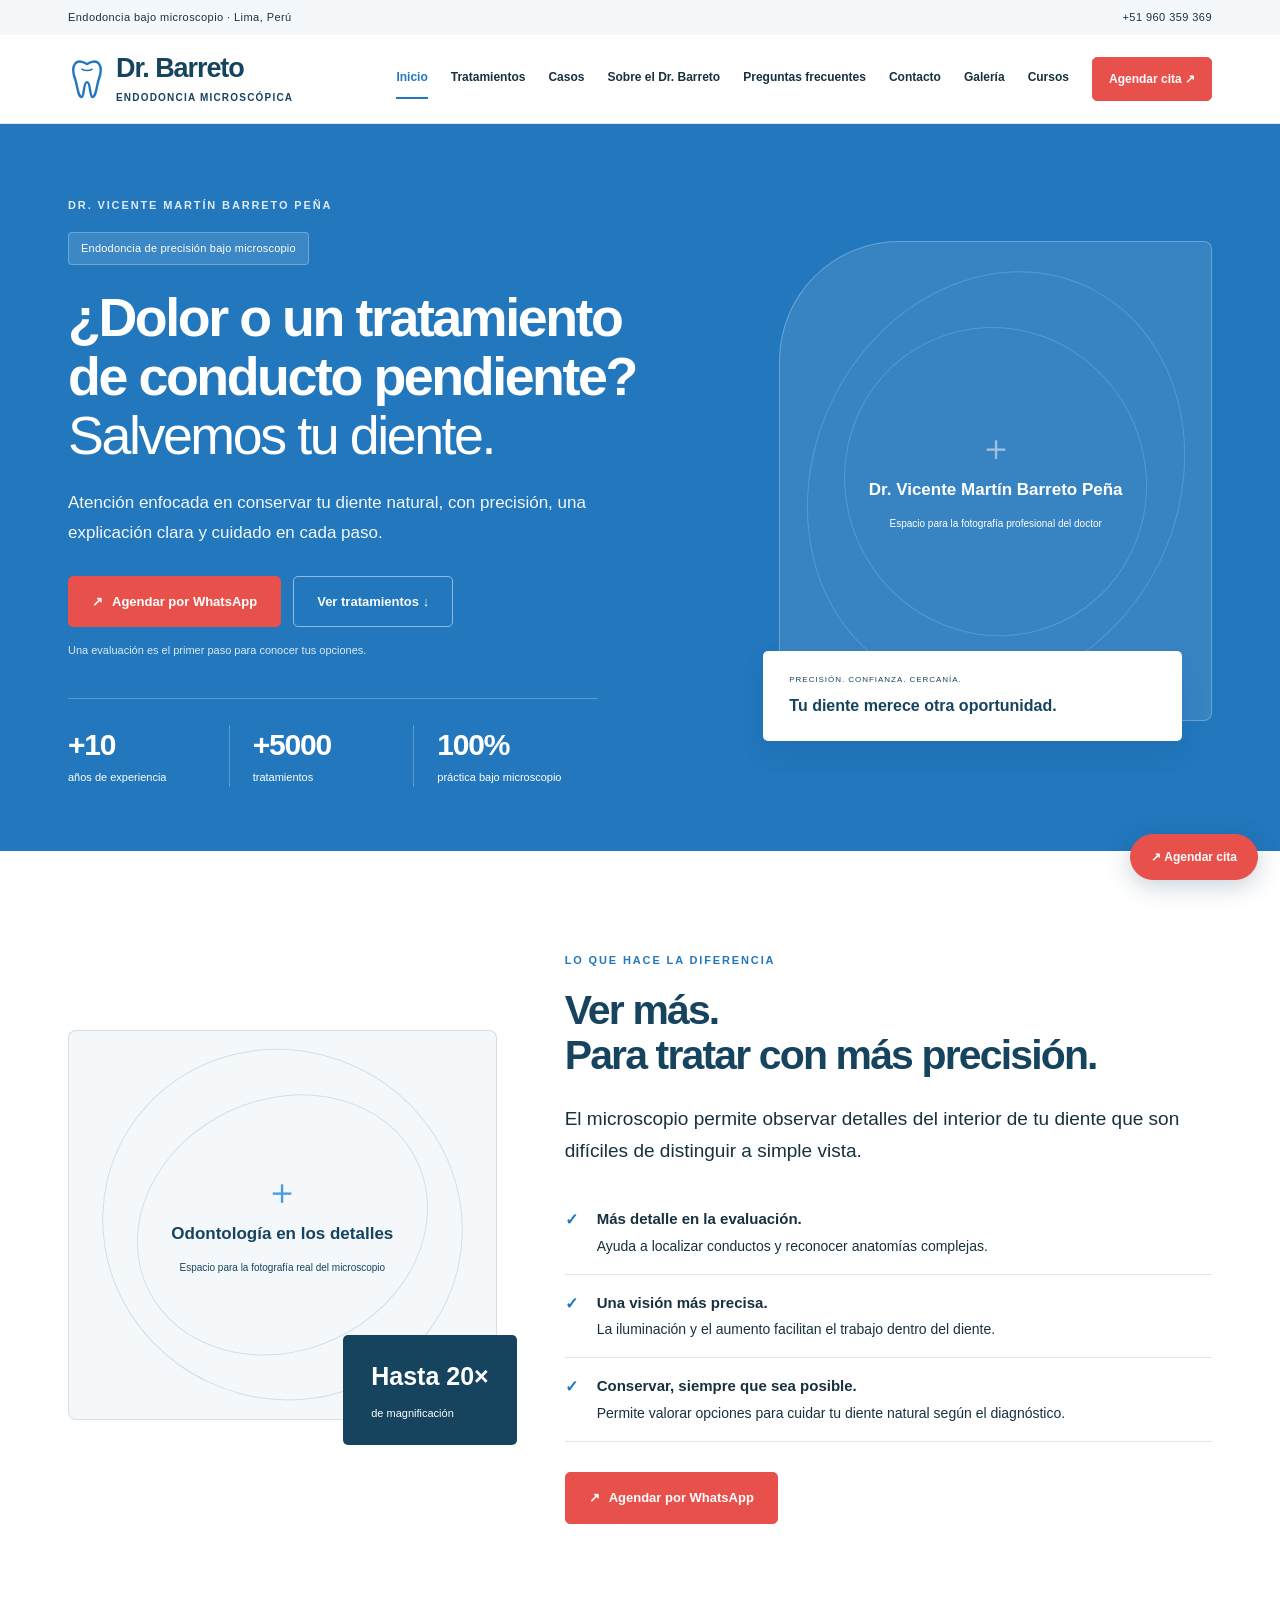
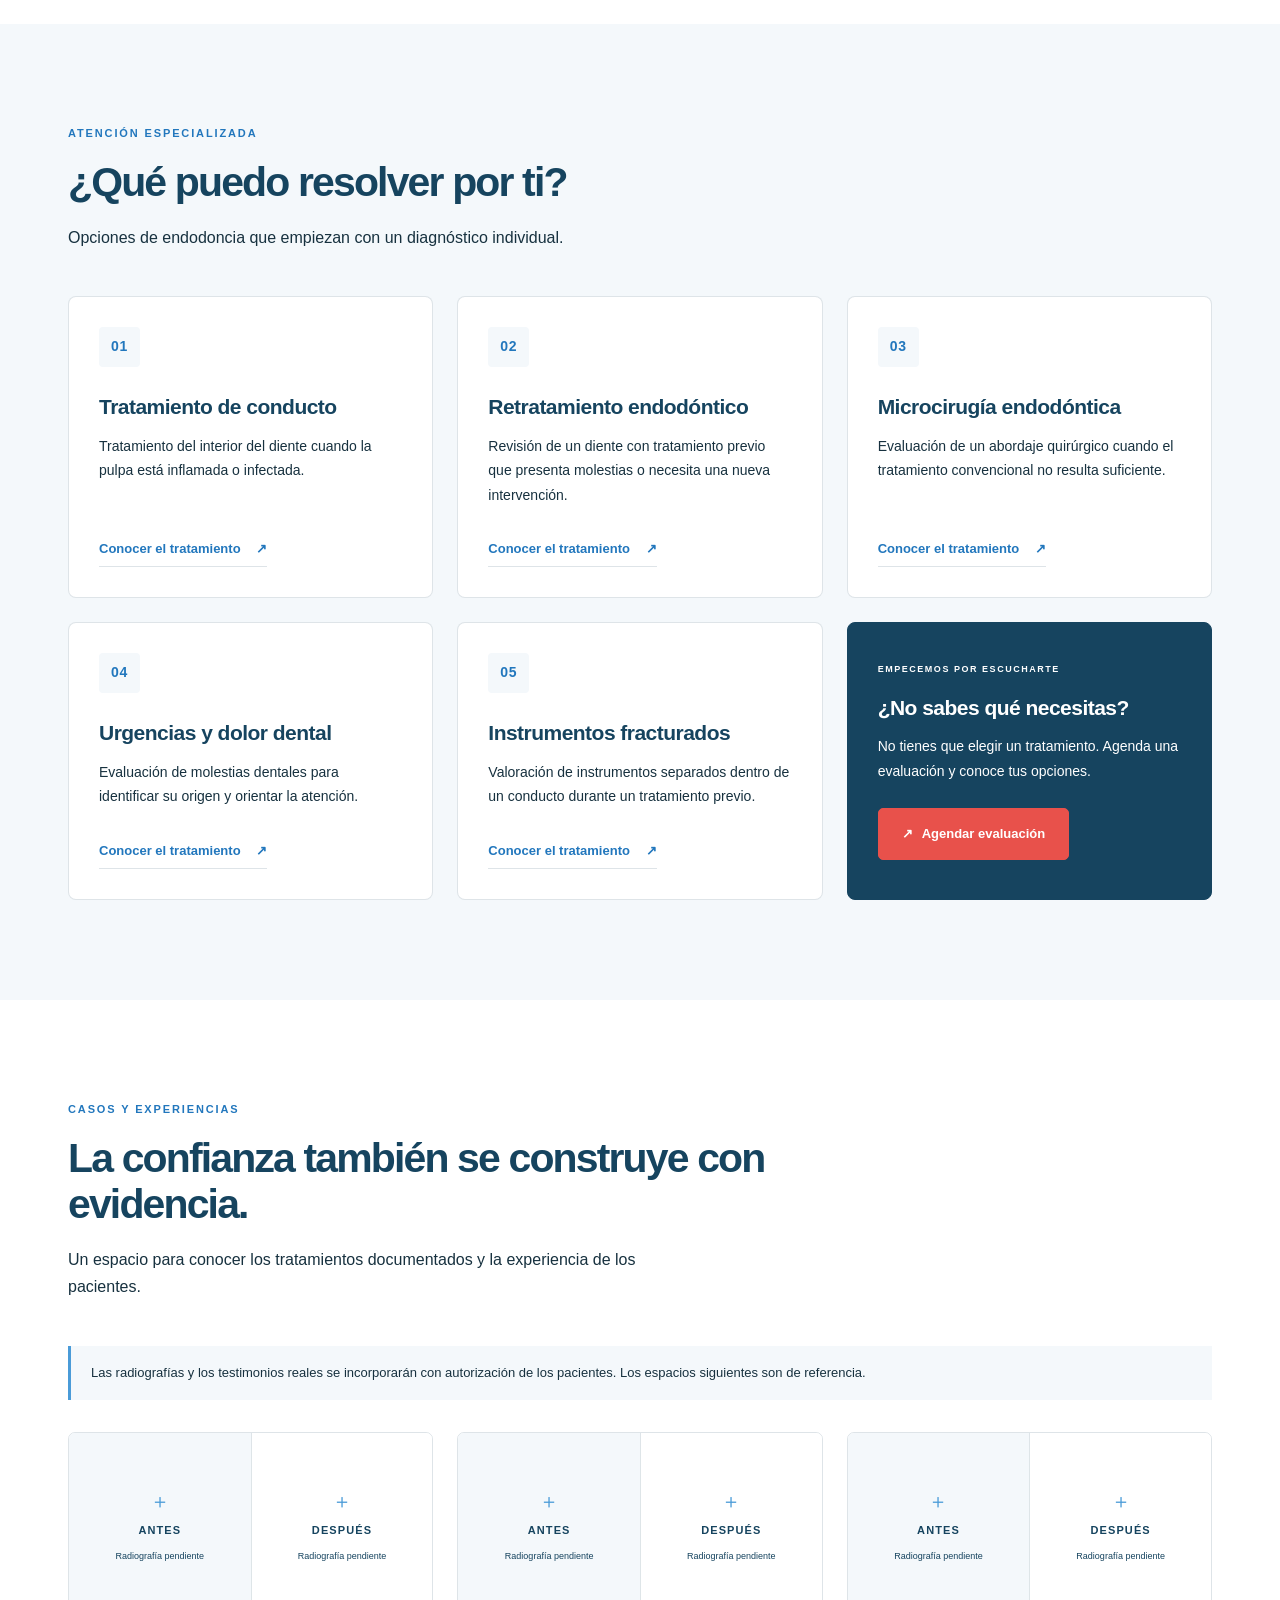
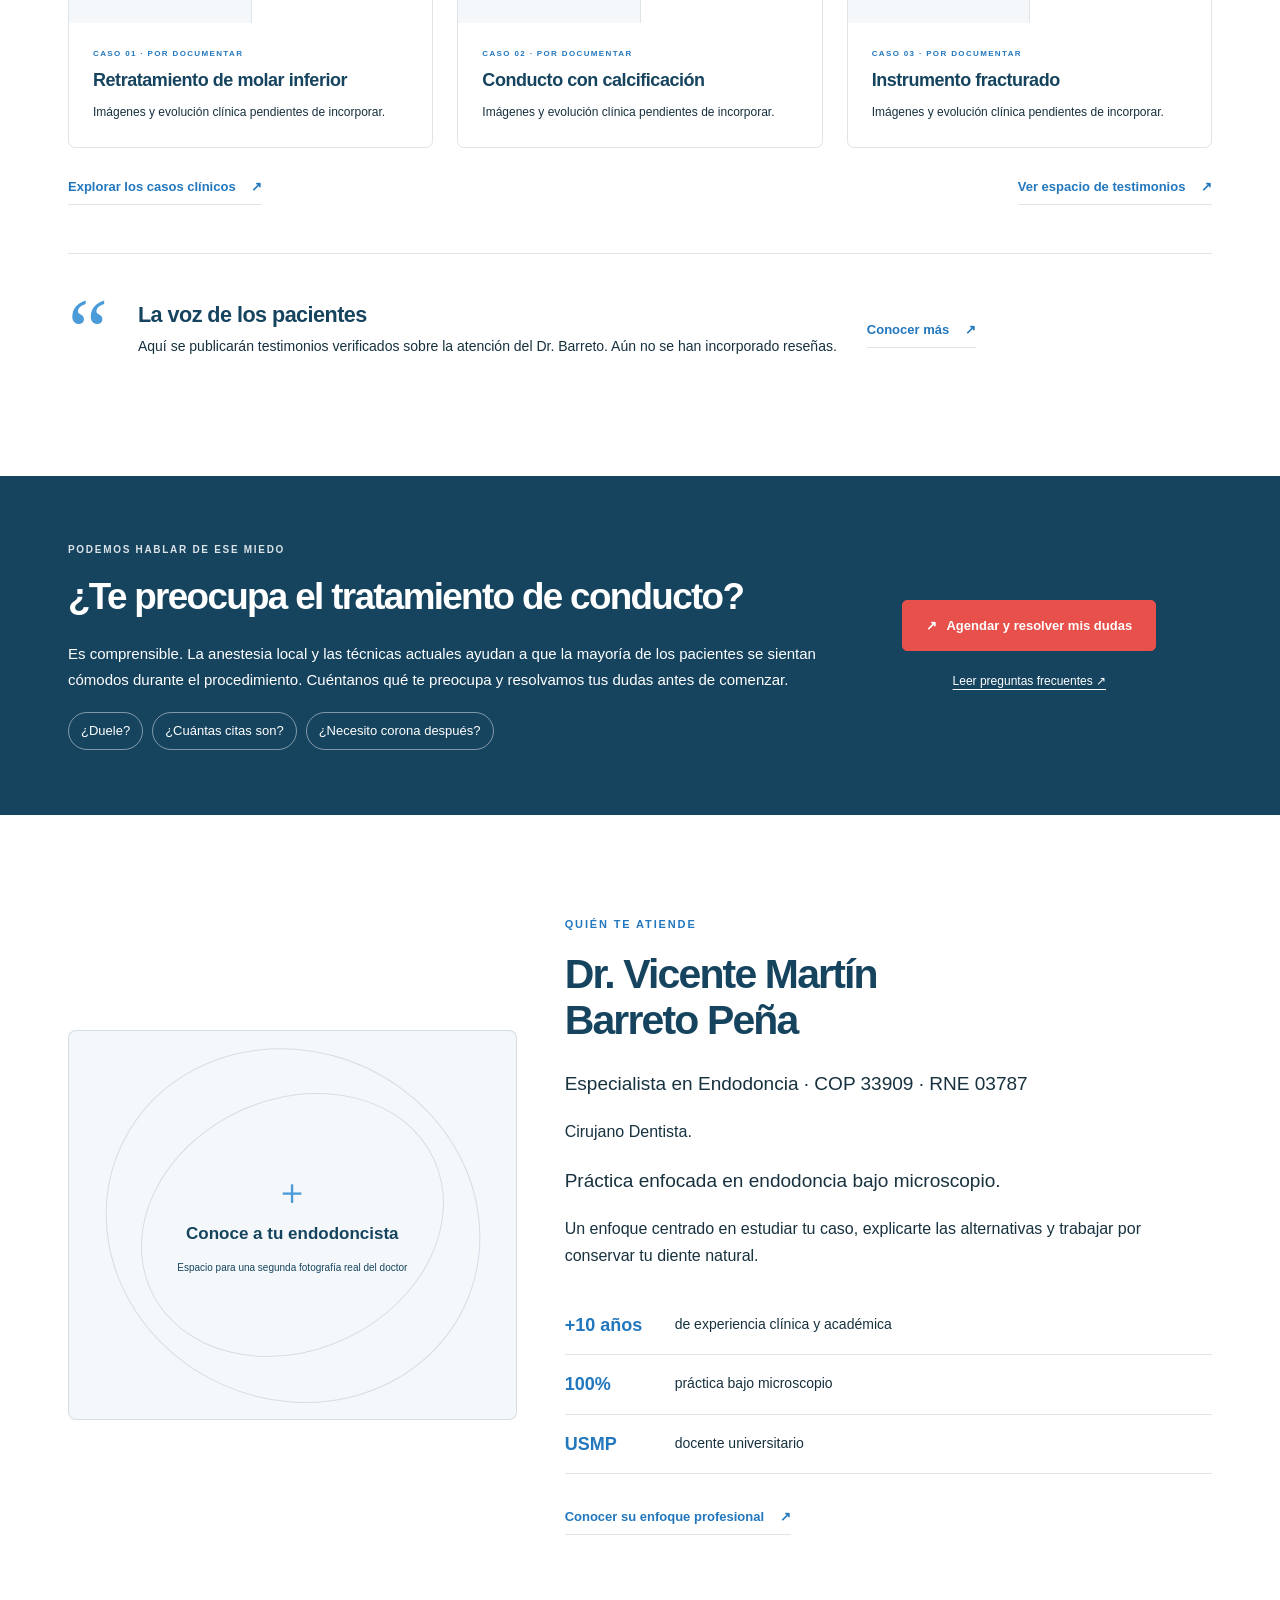
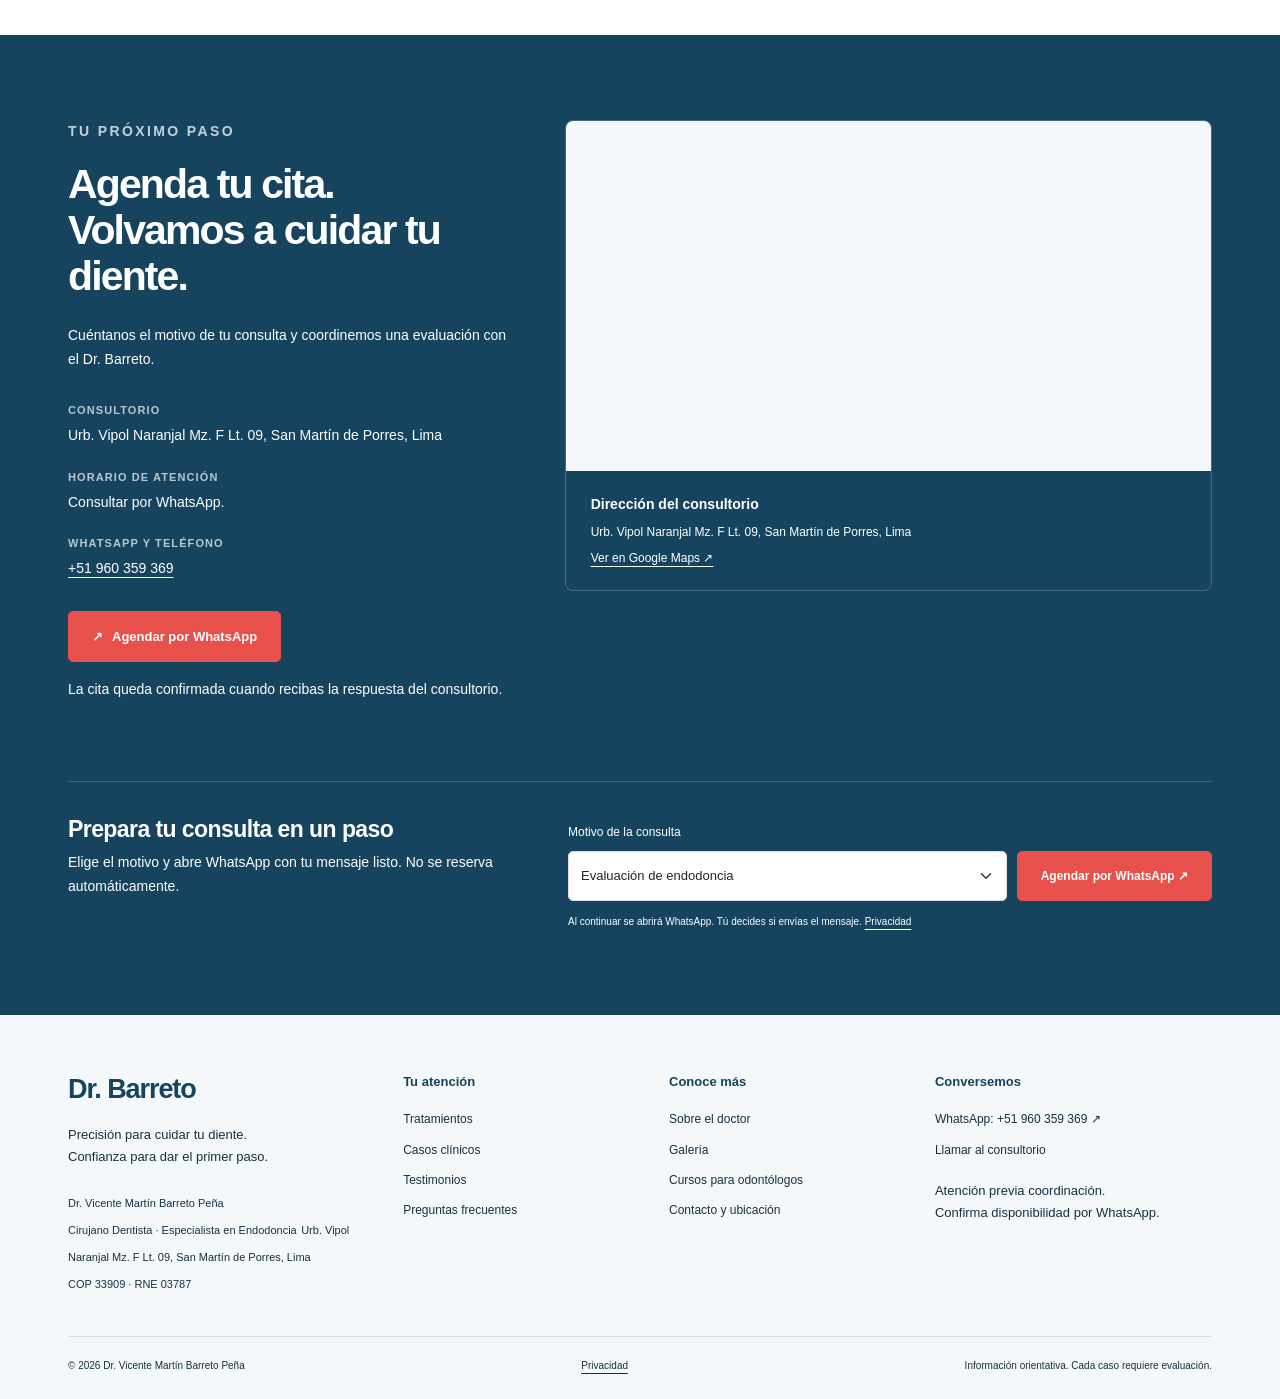
==== commit ab79bdb1: "Actualiza sitio del Dr. Barreto" ====
--- a/index.html
+++ b/index.html
@@ -5,11 +5,60 @@
     <meta name="viewport" content="width=device-width, initial-scale=1" />
     <meta
       name="description"
-      content="Endodoncia bajo microscopio con el Dr. Vicente Barreto Peña. Conoce los tratamientos y agenda tu evaluación por WhatsApp en Lima."
+      content="Endodoncia bajo microscopio con el Dr. Vicente Martín Barreto Peña, especialista en endodoncia. Consultorio en San Martín de Porres, Lima."
     />
     <meta name="theme-color" content="#2277BD" />
+    <meta property="og:type" content="website" />
+    <meta property="og:locale" content="es_PE" />
+    <meta property="og:site_name" content="Centro Odontológico Dr. Barreto" />
+    <meta
+      property="og:title"
+      content="Dr. Vicente Martín Barreto Peña | Endodoncia en Lima"
+    />
+    <meta
+      property="og:description"
+      content="Cirujano Dentista, especialista en Endodoncia. Atención con microscopio en San Martín de Porres, Lima."
+    />
+    <meta property="og:url" content="https://drbarreto.netlify.app/" />
+    <meta
+      property="og:image"
+      content="https://drbarreto.netlify.app/assets/img/og-card.png"
+    />
+    <meta property="og:image:width" content="1200" />
+    <meta property="og:image:height" content="630" />
+    <meta
+      property="og:image:alt"
+      content="Centro Odontológico Dr. Barreto, endodoncia microscópica en Lima"
+    />
+    <meta name="twitter:card" content="summary_large_image" />
+    <link rel="canonical" href="https://drbarreto.netlify.app/" />
+    <script type="application/ld+json">
+      {
+        "@context": "https://schema.org",
+        "@type": "Dentist",
+        "name": "Centro Odontológico Dr. Barreto",
+        "url": "https://drbarreto.netlify.app/",
+        "telephone": "+51 960 359 369",
+        "address": {
+          "@type": "PostalAddress",
+          "streetAddress": "Urb. Vipol Naranjal Mz. F Lt. 09",
+          "addressLocality": "San Martín de Porres",
+          "addressRegion": "Lima",
+          "addressCountry": "PE"
+        },
+        "employee": {
+          "@type": "Person",
+          "name": "Dr. Vicente Martín Barreto Peña",
+          "jobTitle": "Cirujano Dentista, especialista en Endodoncia",
+          "identifier": [
+            "COP 33909",
+            "RNE 03787"
+          ]
+        }
+      }
+    </script>
     <title>
-      Endodoncia bajo microscopio en Lima | Dr. Vicente Barreto Peña
+      Endodoncia bajo microscopio en Lima | Dr. Vicente Martín Barreto Peña
     </title>
     <link rel="icon" href="assets/img/favicon.svg" type="image/svg+xml" />
     <link rel="stylesheet" href="assets/vendor/bootstrap.min.css" />
@@ -41,22 +90,26 @@
         ><button
           class="menu-toggle"
           aria-controls="main-nav"
+          aria-label="Men&#250; de navegaci&#243;n"
           aria-expanded="false"
         >
           Menú <span aria-hidden="true">☰</span>
         </button>
-        <nav id="main-nav" aria-label="Navegación principal">
-          <a href="index.html" aria-current="page">Clínica</a
-          ><a href="tratamientos.html">Tratamientos</a
-          ><a href="casos.html">Casos</a><a href="galeria.html">Galería</a
-          ><a href="sobre-mi.html">Dr. Barreto</a
-          ><a href="cursos.html">Cursos</a
-          ><a
+        <nav id="main-nav" aria-label="Navegaci&oacute;n principal">
+          <a href="index.html" aria-current="page">Inicio</a>
+          <a href="tratamientos.html">Tratamientos</a>
+          <a href="casos.html">Casos</a>
+          <a href="sobre-mi.html">Sobre el Dr. Barreto</a>
+          <a href="preguntas-frecuentes.html">Preguntas frecuentes</a>
+          <a href="#contacto">Contacto</a>
+          <a href="galeria.html">Galer&iacute;a</a>
+          <a href="cursos.html">Cursos</a>
+          <a
             class="btn appointment small-cta"
             href="https://wa.me/51960359369?text=Hola%2C%20Dr.%20Barreto.%20Quisiera%20agendar%20una%20evaluaci%C3%B3n%20de%20endodoncia."
             target="_blank"
             rel="noopener noreferrer"
-            >Agendar cita ↗</a
+            >Agendar cita &#8599;</a
           >
         </nav>
       </div>
@@ -66,7 +119,7 @@
         <div class="container">
           <div class="row align-items-center g-5">
             <div class="col-lg-7">
-              <p class="eyebrow light">DR. VICENTE BARRETO PEÑA</p>
+              <p class="eyebrow light">DR. VICENTE MARTÍN BARRETO PEÑA</p>
               <div class="specialty-label">
                 Endodoncia de precisión bajo microscopio
               </div>
@@ -105,7 +158,7 @@
                 <div class="media-placeholder portrait">
                   <span class="placeholder-mark" aria-hidden="true">＋</span
                   ><span class="placeholder-title"
-                    >Dr. Vicente Barreto Peña</span
+                    >Dr. Vicente Martín Barreto Peña</span
                   ><small
                     >Espacio para la fotografía profesional del doctor</small
                   >
@@ -387,6 +440,13 @@
                 durante el procedimiento. Cuéntanos qué te preocupa y resolvamos
                 tus dudas antes de comenzar.
               </p>
+              <div class="fear-questions" aria-label="Preguntas frecuentes">
+                <a href="preguntas-frecuentes.html#dolor">¿Duele?</a>
+                <a href="preguntas-frecuentes.html#citas">¿Cuántas citas son?</a>
+                <a href="preguntas-frecuentes.html#corona"
+                  >¿Necesito corona después?</a
+                >
+              </div>
             </div>
             <div class="col-lg-4 fear-actions">
               <a
@@ -417,9 +477,13 @@
             </div>
             <div class="col-lg-7">
               <p class="eyebrow">QUIÉN TE ATIENDE</p>
-              <h2>Dr. Vicente<br />Barreto Peña</h2>
+              <h2>Dr. Vicente Martín<br />Barreto Peña</h2>
               <p class="lead">
-                Práctica limitada exclusivamente a endodoncia bajo microscopio.
+                Especialista en Endodoncia · COP 33909 · RNE 03787
+              </p>
+              <p>Cirujano Dentista.</p>
+              <p class="lead">
+                Práctica enfocada en endodoncia bajo microscopio.
               </p>
               <p>
                 Un enfoque centrado en estudiar tu caso, explicarte las
@@ -456,13 +520,10 @@
               <dl class="contact-list">
                 <dt>Consultorio</dt>
                 <dd data-address>
-                  San Martín de Porres, Lima, Perú.<br />Dirección exacta por
-                  confirmar.
+                  Urb. Vipol Naranjal Mz. F Lt. 09, San Martín de Porres, Lima
                 </dd>
                 <dt>Horario de atención</dt>
-                <dd data-hours>
-                  Lunes a sábado. Horas por confirmar al agendar.
-                </dd>
+                <dd data-hours>Consultar por WhatsApp.</dd>
                 <dt>WhatsApp y teléfono</dt>
                 <dd><a href="tel:+51960359369">+51 960 359 369</a></dd>
               </dl>
@@ -481,22 +542,24 @@
             <div class="col-lg-7">
               <div class="map-panel">
                 <iframe
-                  title="Mapa de referencia de San Martín de Porres, Lima; no indica la dirección exacta del consultorio"
-                  src="https://www.google.com/maps?q=San+Martin+de+Porres,+Lima,+Peru&amp;output=embed"
+                  title="Mapa con la dirección del consultorio del Dr. Barreto en Urb. Vipol Naranjal"
+                  src="https://www.google.com/maps?q=-11.9657463,-77.0903748&amp;z=17&amp;output=embed"
                   loading="lazy"
                   referrerpolicy="no-referrer-when-downgrade"
                   allowfullscreen
                 ></iframe>
                 <div class="map-caption">
                   <strong data-map-caption
-                    >Zona de referencia · San Martín de Porres</strong
-                  ><span>Solicita la dirección exacta antes de acudir.</span
+                    >Dirección del consultorio</strong
+                  ><span
+                    >Urb. Vipol Naranjal Mz. F Lt. 09, San Martín de Porres,
+                    Lima.</span
                   ><a
                     data-directions
-                    href="https://wa.me/51960359369?text=Hola%2C%20quisiera%20la%20ubicaci%C3%B3n%20exacta%20del%20consultorio."
+                    href="https://www.google.com/maps/dir/?api=1&amp;destination=-11.9657463%2C-77.0903748"
                     target="_blank"
                     rel="noopener noreferrer"
-                    >Solicitar ubicación ↗</a
+                    >Ver en Google Maps ↗</a
                   >
                 </div>
               </div>
@@ -550,9 +613,12 @@
               paso.
             </p>
             <small
-              >Dr. Vicente Barreto Peña<br />Endodoncia bajo microscopio · Lima,
-              Perú</small
+              >Dr. Vicente Mart&iacute;n Barreto Pe&ntilde;a<br />Cirujano Dentista &middot; Especialista en Endodoncia</small
             >
+            <small>
+              Urb. Vipol Naranjal Mz. F Lt. 09, San Mart&iacute;n de Porres, Lima<br />
+              COP 33909 &middot; RNE 03787
+            </small>
           </div>
           <div>
             <h2>Tu atención</h2>
@@ -583,7 +649,7 @@
           </div>
         </div>
         <div class="footer-bottom">
-          <span>© <span data-year>2026</span> Dr. Vicente Barreto Peña</span
+          <span>© <span data-year>2026</span> Dr. Vicente Martín Barreto Peña</span
           ><a href="privacidad.html">Privacidad</a
           ><span>Información orientativa. Cada caso requiere evaluación.</span>
         </div>
--- a/assets/css/styles.css
+++ b/assets/css/styles.css
@@ -149,7 +149,7 @@
   align-items: center;
   white-space: nowrap;
   color: var(--blue-dark);
-  font-size: 24px;
+  font-size: 27px;
   font-weight: 700;
   text-decoration: none;
   letter-spacing: -0.04em;
@@ -157,7 +157,7 @@
 }
 .brand-sub {
   display: block;
-  font-size: 8px;
+  font-size: 10px;
   letter-spacing: 0.12em;
   margin-top: 8px;
   font-weight: 700;
@@ -685,6 +685,24 @@
 .map-caption a {
   font-size: 12px;
 }
+.fear-questions {
+  display: flex;
+  flex-wrap: wrap;
+  gap: 9px;
+  margin-top: 20px;
+}
+.fear-questions a {
+  display: inline-block;
+  padding: 7px 12px;
+  border: 1px solid rgba(255, 255, 255, 0.45);
+  border-radius: 999px;
+  color: var(--white);
+  font-size: 13px;
+  text-decoration: none;
+}
+.fear-questions a:hover {
+  background: rgba(255, 255, 255, 0.12);
+}
 .appointment-panel {
   margin-top: 60px;
   padding-top: 35px;
@@ -979,16 +997,7 @@
 }
 @media (max-width: 1199px) {
   .site-header nav {
-    gap: 14px;
-  }
-  .brand {
-    font-size: 21px;
-  }
-  .site-header nav > a:not(.btn) {
-    font-size: 11px;
-  }
-  .brand-sub {
-    font-size: 7px;
+    gap: 10px;
   }
   .small-cta {
     padding: 10px;
@@ -1000,7 +1009,7 @@
     flex-wrap: wrap;
   }
 }
-@media (max-width: 991px) {
+@media (max-width: 1099px) {
   .section {
     padding: 70px 0;
   }
@@ -1096,6 +1105,24 @@
 @media (max-width: 575px) {
   body {
     font-size: 15px;
+  }
+  .brand {
+    font-size: 22px;
+    gap: 2px;
+  }
+  .brand-sub {
+    font-size: 9px;
+    letter-spacing: 0.1em;
+  }
+  .menu-toggle {
+    padding: 8px 10px;
+    font-size: 0;
+  }
+  .menu-toggle span {
+    font-size: 18px;
+  }
+  .row.g-5 {
+    --bs-gutter-x: 2.75rem;
   }
   .container {
     padding-left: 22px;
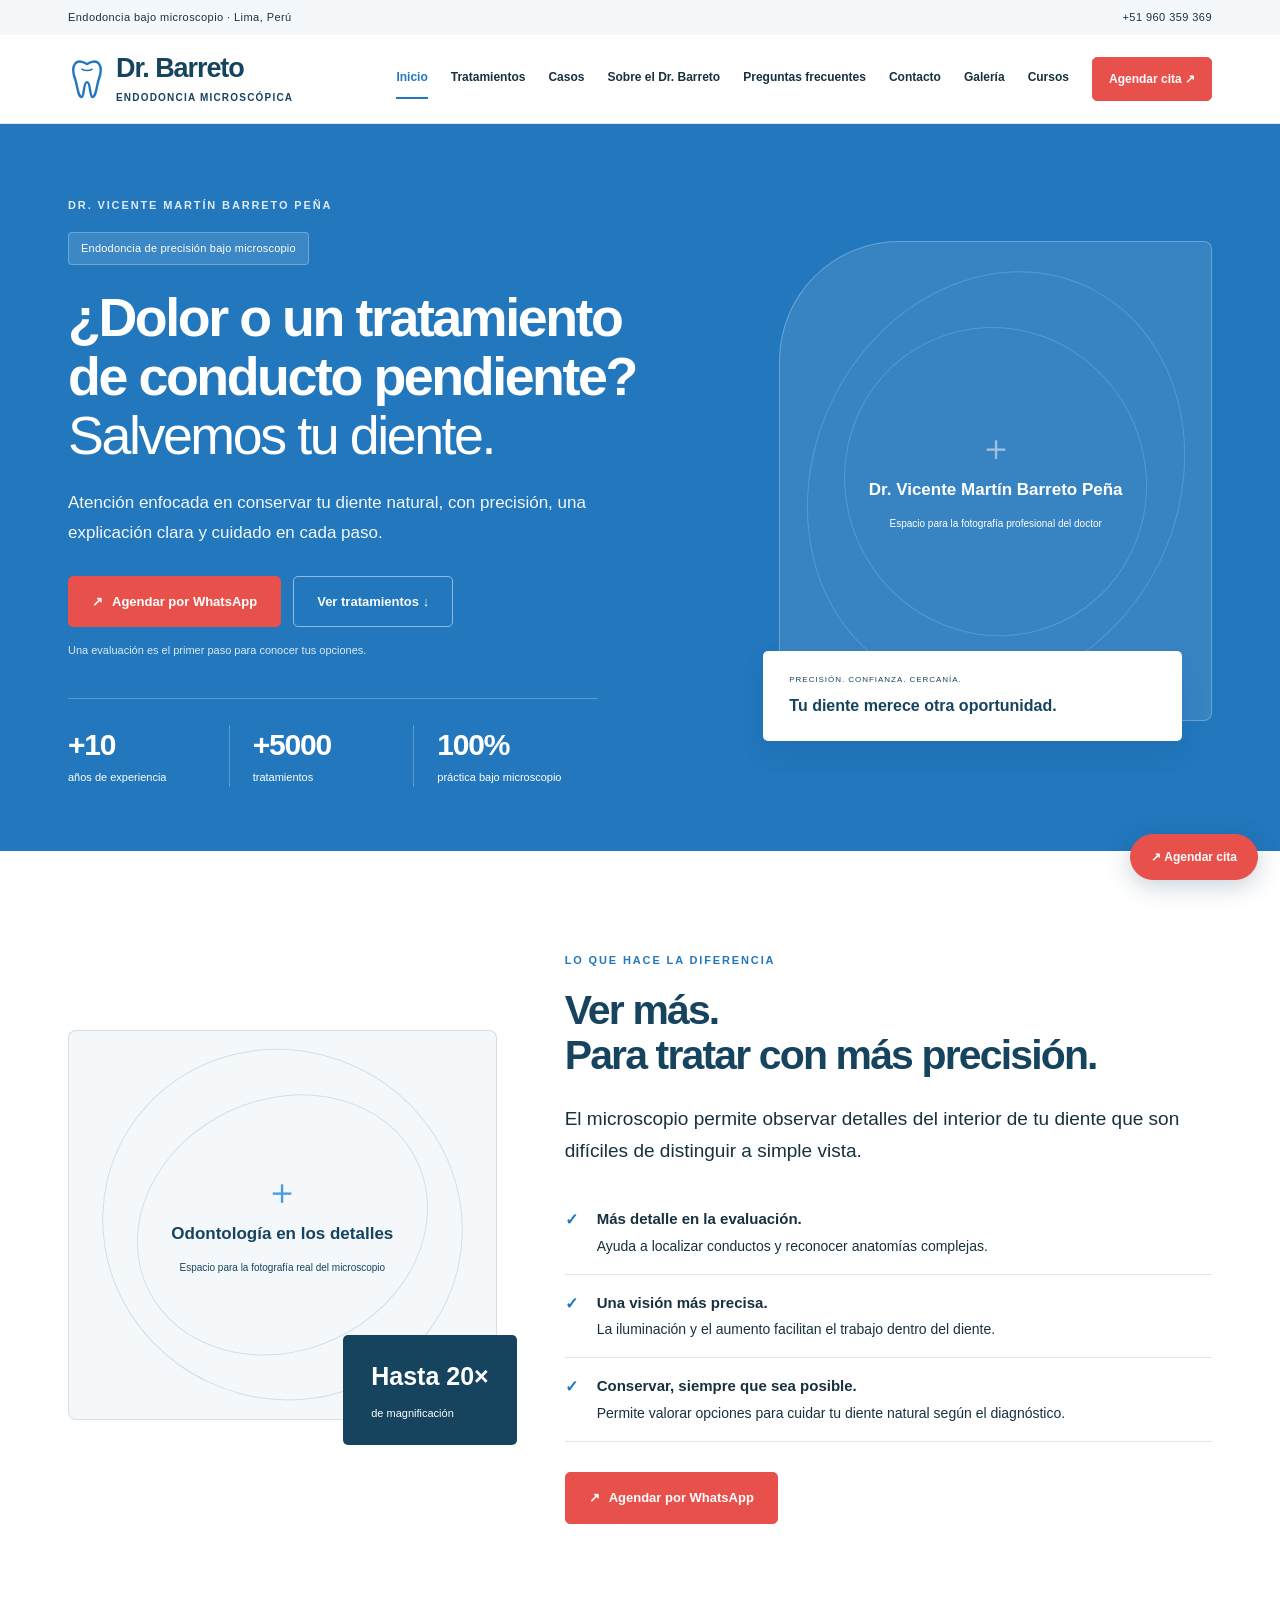
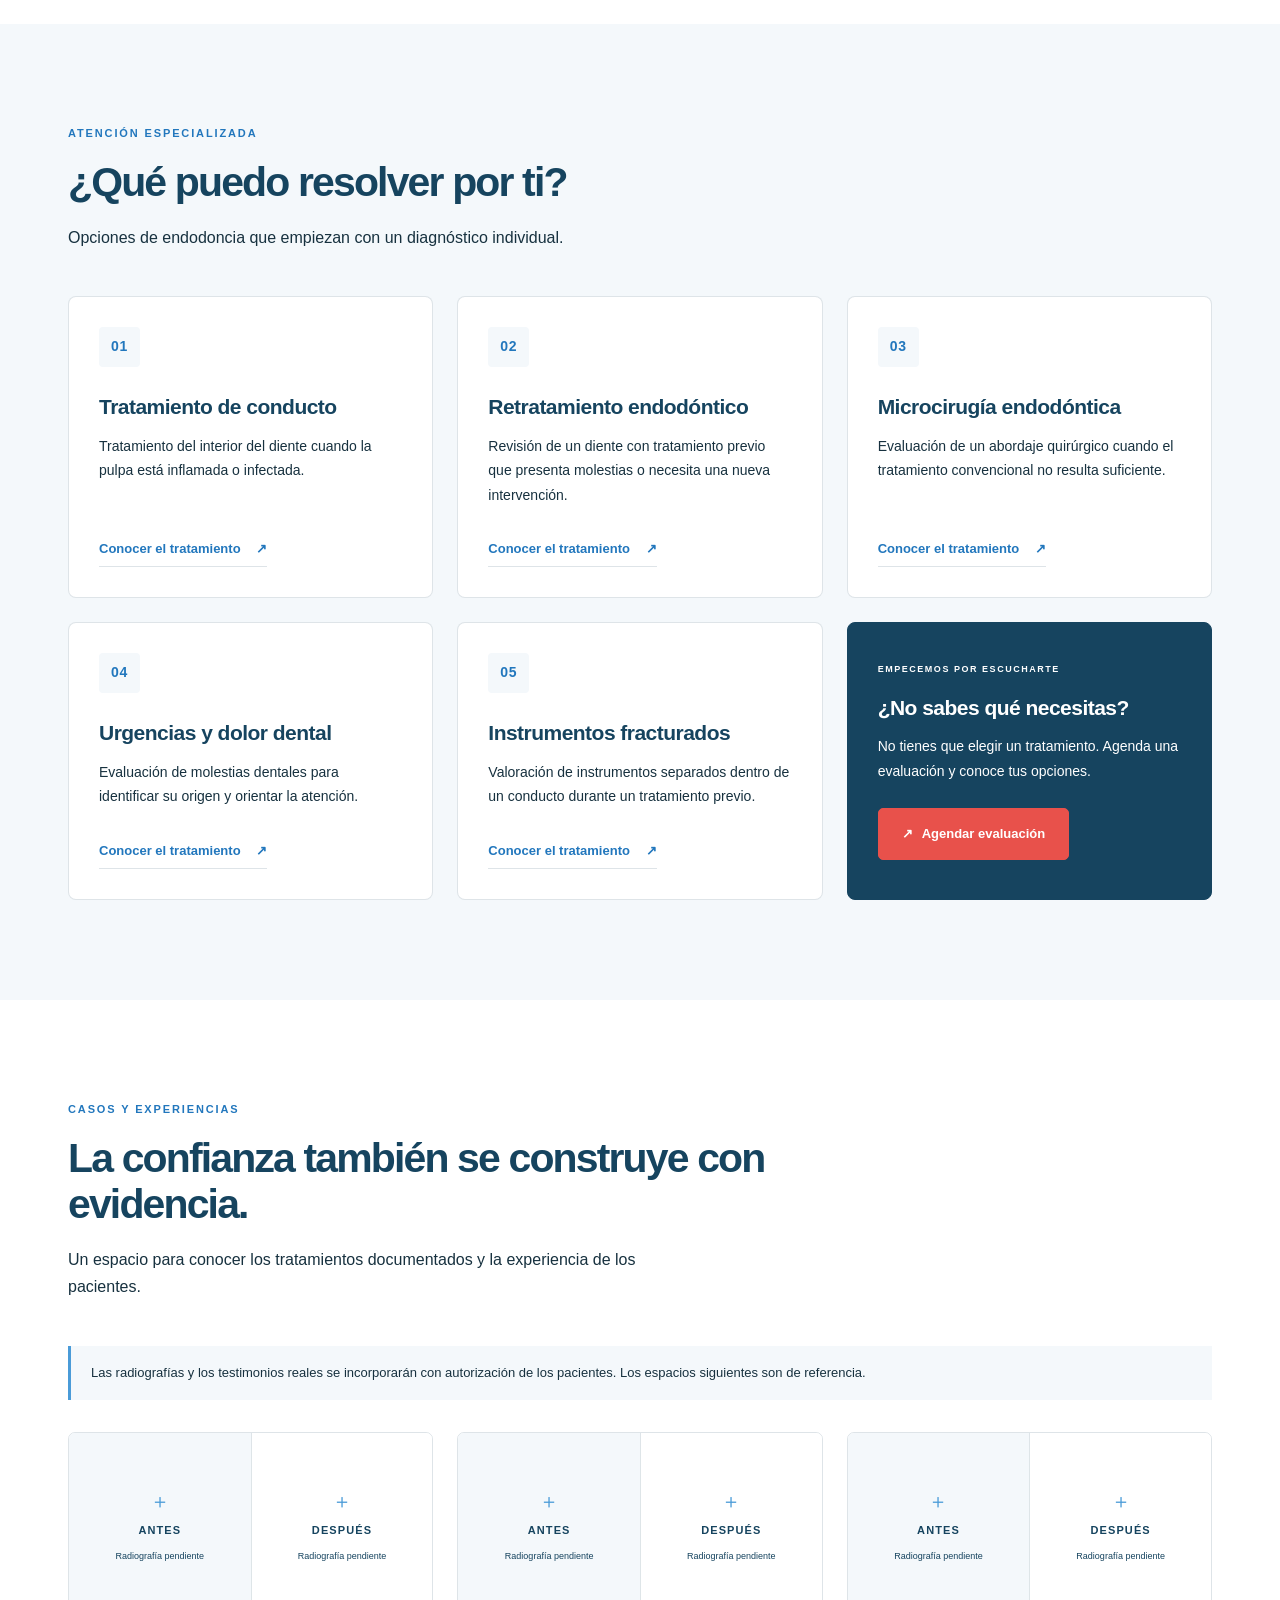
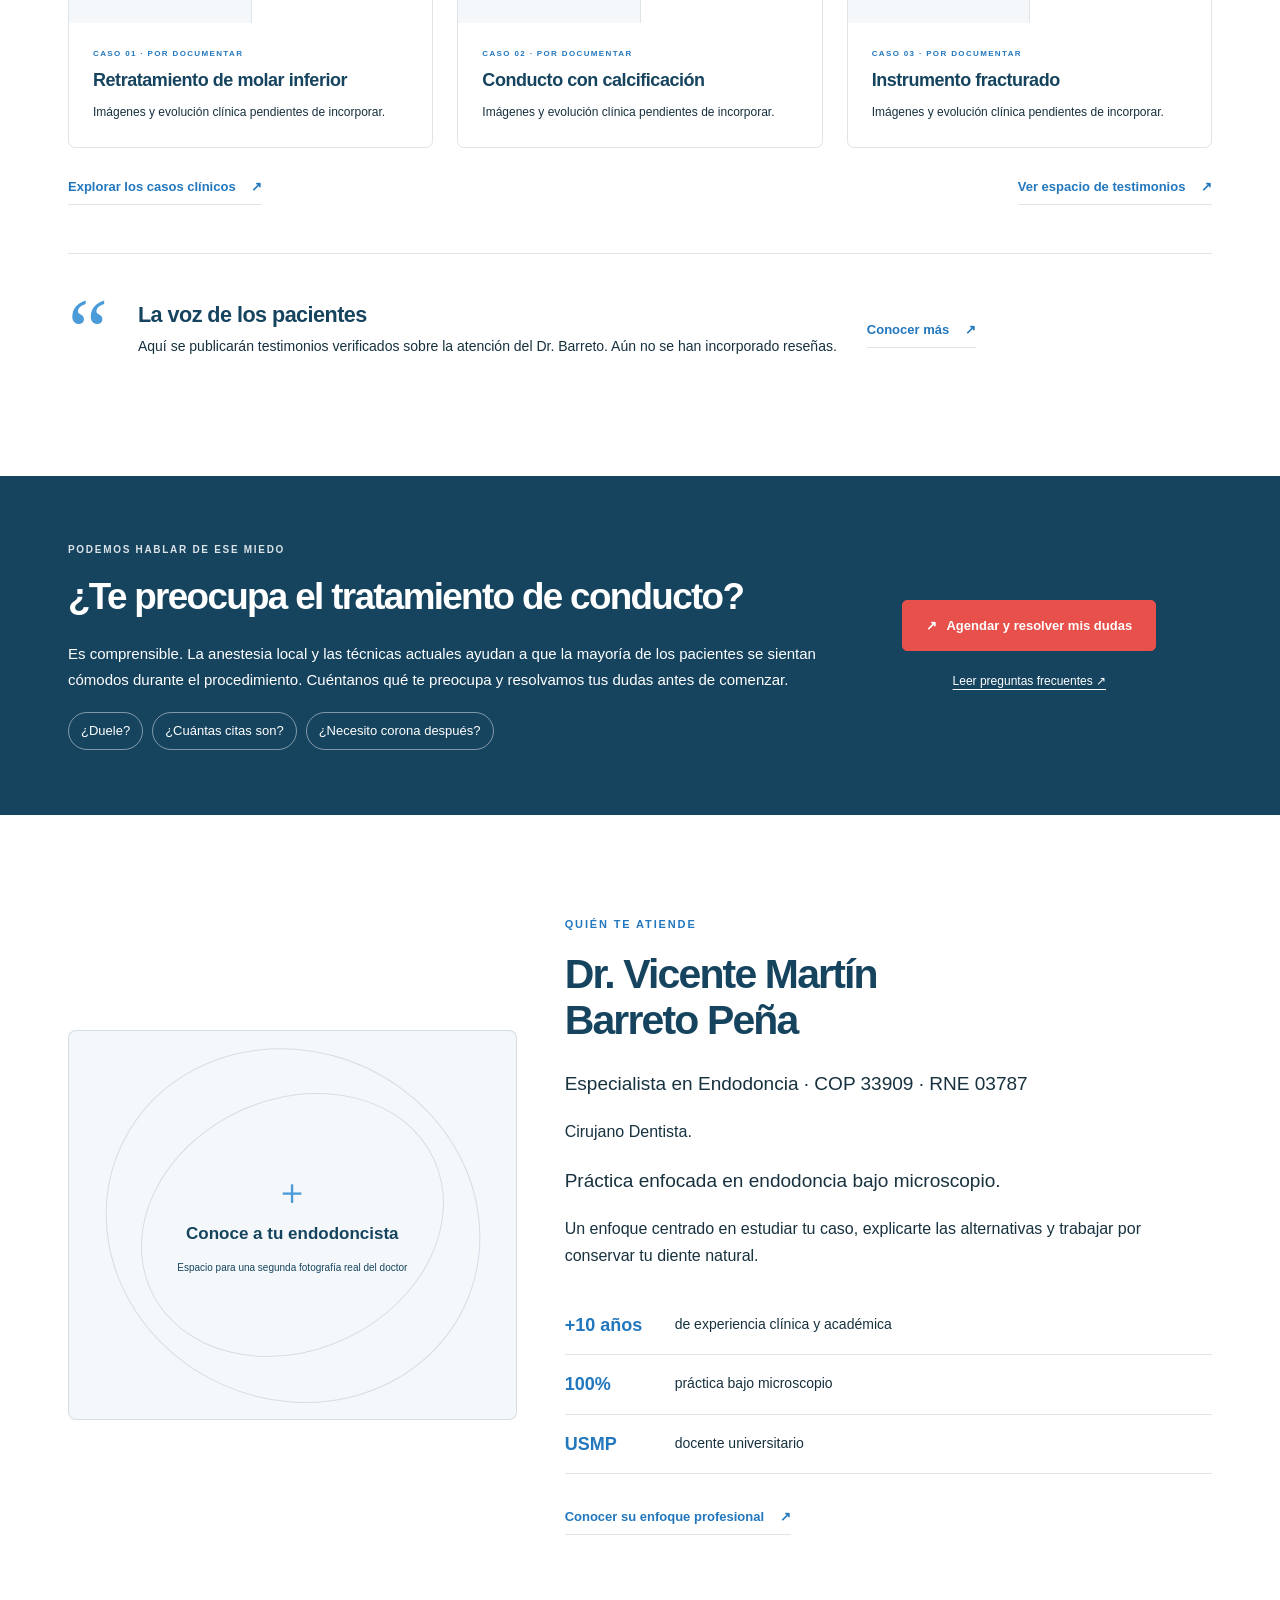
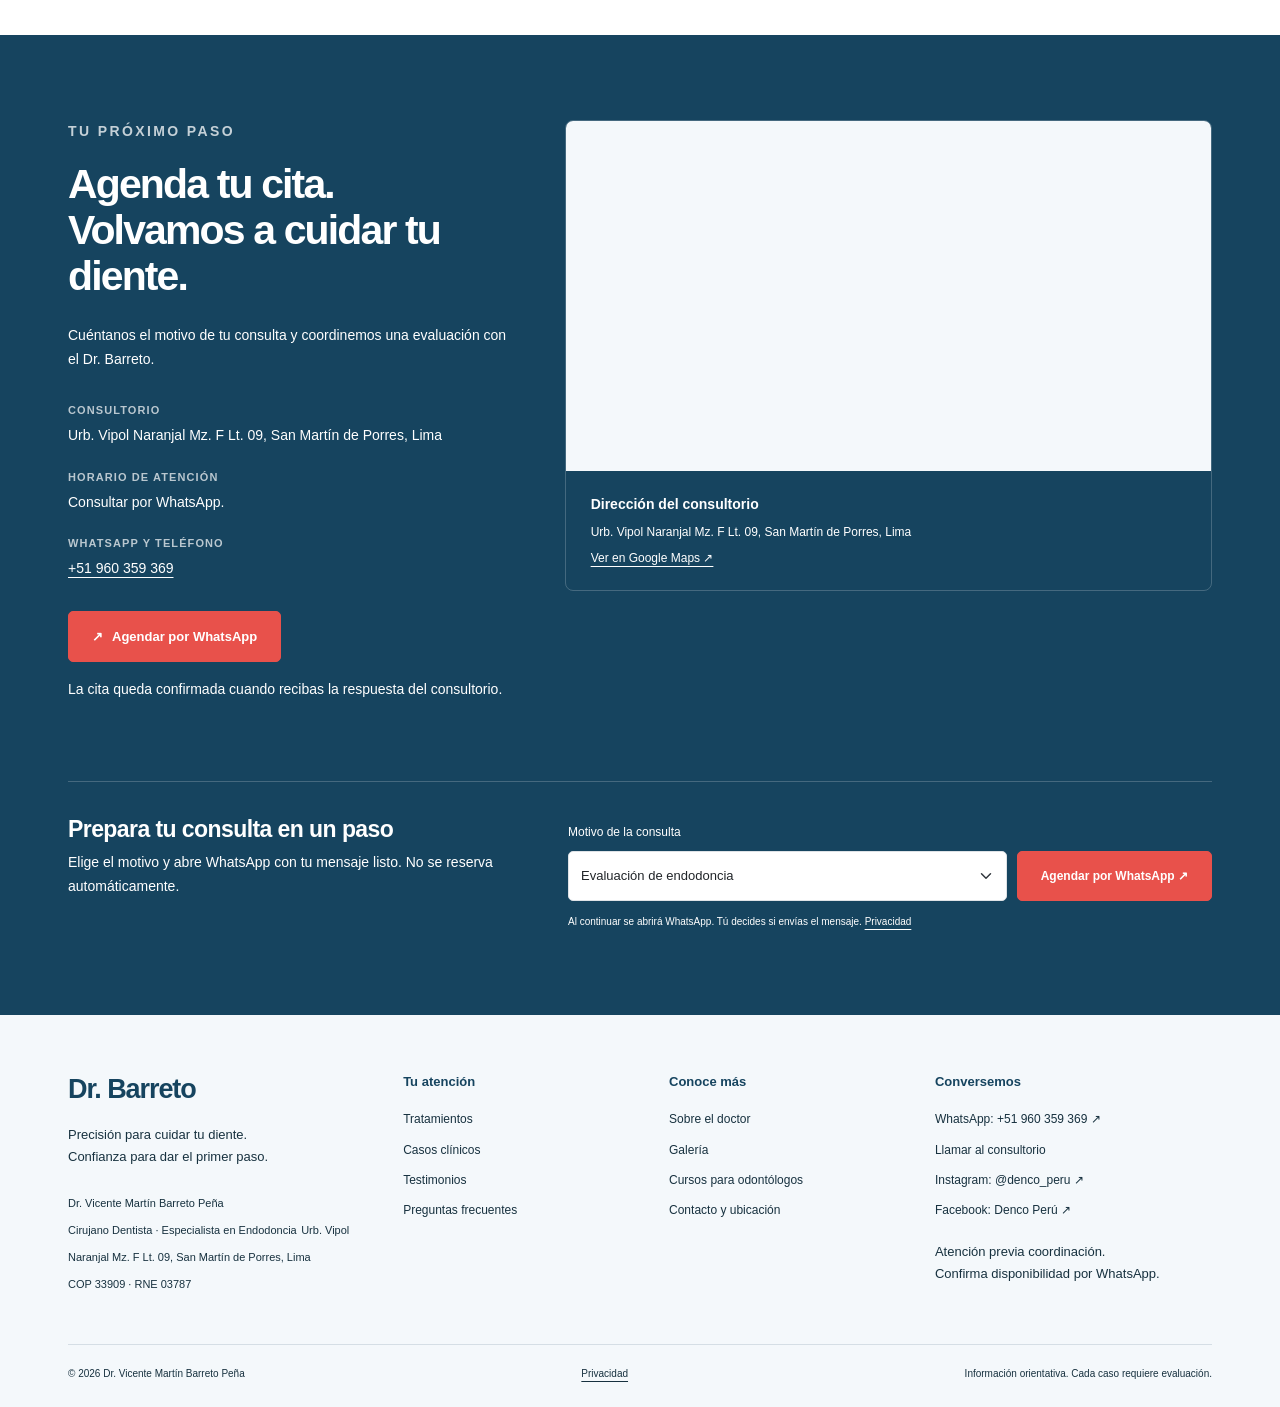
==== commit 90256943: "Agrega redes sociales de Denco Perú" ====
--- a/index.html
+++ b/index.html
@@ -642,6 +642,18 @@
               rel="noopener noreferrer"
               >WhatsApp: +51 960 359 369 ↗</a
             ><a href="tel:+51960359369">Llamar al consultorio</a>
+            <a
+              href="https://www.instagram.com/denco_peru/"
+              target="_blank"
+              rel="noopener noreferrer"
+              >Instagram: @denco_peru ↗</a
+            >
+            <a
+              href="https://www.facebook.com/profile.php?id=61556949658244"
+              target="_blank"
+              rel="noopener noreferrer"
+              >Facebook: Denco Perú ↗</a
+            >
             <p class="small">
               Atención previa coordinación.<br />Confirma disponibilidad por
               WhatsApp.
--- a/assets/css/styles.css
+++ b/assets/css/styles.css
@@ -952,27 +952,324 @@
   font-size: 11px;
   margin-top: 30px;
 }
-.course-placeholder {
-  padding: 60px;
-  background: var(--soft);
-  border: 1px solid var(--line);
-  max-width: 960px;
-  margin: auto;
-}
-.course-placeholder h2 {
-  font-size: 2.5rem;
-  max-width: 670px;
-}
-.course-outline {
+.course-hero {
+  padding: 65px 0;
+  color: var(--white);
+  background: linear-gradient(110deg, #2277bd 0%, #348acb 100%);
+}
+.course-hero-grid {
+  display: grid;
+  grid-template-columns: 1.05fr 0.95fr;
+  align-items: center;
+  gap: 55px;
+}
+.course-hero .breadcrumb-link,
+.method-hero .breadcrumb-link {
+  color: inherit;
+  opacity: 0.85;
+  margin-bottom: 25px;
+}
+.course-hero h1 {
+  color: var(--white);
+  font-size: clamp(2.6rem, 5vw, 4.2rem);
+  margin: 22px 0;
+}
+.course-hero-lead {
+  max-width: 570px;
+  font-size: 17px;
+  line-height: 1.75;
+  opacity: 0.95;
+}
+.course-hero-cta {
+  margin-top: 12px;
+  border-radius: 40px;
+}
+.course-portrait {
+  min-height: 330px;
+  color: var(--white);
+  background: rgba(255, 255, 255, 0.1);
+  border-color: rgba(255, 255, 255, 0.3);
+}
+.course-portrait:before,
+.course-portrait:after {
+  border-color: rgba(255, 255, 255, 0.2);
+}
+.course-portrait .placeholder-mark {
+  color: var(--white);
+}
+.course-highlights {
   display: grid;
   grid-template-columns: repeat(3, 1fr);
-  gap: 15px;
-  margin: 35px 0;
-}
-.course-outline span {
+  gap: 18px;
+  margin-top: 38px;
+}
+.course-highlights > div {
+  display: flex;
+  flex-direction: column;
+  border-left: 1px solid rgba(255, 255, 255, 0.45);
+  padding-left: 14px;
+}
+.course-highlights strong {
+  font-size: 22px;
+  line-height: 1.2;
+}
+.course-highlights span {
+  margin-top: 6px;
+  font-size: 11px;
+  line-height: 1.4;
+  opacity: 0.9;
+}
+.centered {
+  text-align: center;
+  margin-left: auto;
+  margin-right: auto;
+}
+.centered > p:last-child {
+  margin-left: auto;
+  margin-right: auto;
+}
+.course-reasons,
+.course-modalities,
+.course-testimonials {
+  display: grid;
+  grid-template-columns: repeat(3, minmax(0, 1fr));
+  gap: 22px;
+}
+.course-reason {
+  padding: 26px;
+  border: 1px solid var(--line);
+  border-radius: 8px;
+  background: var(--soft);
+}
+.course-icon {
+  display: inline-flex;
+  width: 38px;
+  height: 38px;
+  align-items: center;
+  justify-content: center;
+  margin-bottom: 22px;
+  border-radius: 50%;
+  background: rgba(232, 81, 75, 0.12);
+  color: var(--coral);
+  font-size: 21px;
+}
+.course-reason h3,
+.course-card h3 {
+  font-size: 18px;
+}
+.course-reason p,
+.course-card-content > p:not(.course-card-kicker) {
+  margin: 0;
+  font-size: 13px;
+  line-height: 1.7;
+}
+.course-modalities {
+  grid-template-columns: repeat(2, minmax(0, 1fr));
+}
+.course-card {
+  overflow: hidden;
+  border: 1px solid var(--line);
+  border-radius: 10px;
+  background: var(--white);
+}
+.course-card-image {
+  position: relative;
+  min-height: 190px;
+  color: var(--white);
+  background: linear-gradient(120deg, #348acb, #2277bd);
+  border: 0;
+  border-radius: 0;
+}
+.course-card-image:before,
+.course-card-image:after {
+  border-color: rgba(255, 255, 255, 0.18);
+}
+.course-card-image .placeholder-mark {
+  color: var(--white);
+}
+.course-card-image small {
+  color: var(--white);
+}
+.course-tag {
+  position: absolute;
+  left: 18px;
+  top: 16px;
+  z-index: 2;
+  padding: 5px 9px;
+  border-radius: 30px;
+  background: var(--coral);
+  color: var(--white);
+  font-size: 9px;
+  font-weight: 700;
+  letter-spacing: 0.06em;
+}
+.course-tag-blue {
+  background: var(--white);
+  color: var(--blue);
+}
+.course-card-content {
+  padding: 24px;
+}
+.course-card-content h3 {
+  margin-bottom: 8px;
+}
+.course-card-kicker {
+  color: var(--coral);
+  font-size: 11px;
+  font-weight: 700;
+  margin-bottom: 12px;
+}
+.course-card-content ul {
+  list-style: none;
+  padding: 0;
+  margin: 17px 0 22px;
+}
+.course-card-content li {
+  position: relative;
+  margin: 8px 0;
+  padding-left: 20px;
   font-size: 12px;
+}
+.course-card-content li:before {
+  content: "✓";
+  position: absolute;
+  left: 0;
+  color: var(--coral);
+  font-weight: 700;
+}
+.course-card-content .btn {
+  width: 100%;
+}
+.course-steps {
+  list-style: none;
+  display: grid;
+  grid-template-columns: repeat(4, minmax(0, 1fr));
+  gap: 22px;
+  padding: 0;
+  margin: 45px 0 30px;
+  text-align: center;
+}
+.course-steps li {
+  position: relative;
+}
+.course-steps li:not(:last-child):after {
+  content: "";
+  position: absolute;
+  top: 22px;
+  left: calc(50% + 28px);
+  width: calc(100% - 34px);
   border-top: 1px solid var(--line);
-  padding-top: 15px;
+}
+.course-steps li > span {
+  display: inline-flex;
+  width: 46px;
+  height: 46px;
+  align-items: center;
+  justify-content: center;
+  margin-bottom: 20px;
+  border-radius: 50%;
+  background: var(--blue);
+  color: var(--white);
+  font-weight: 700;
+}
+.course-steps h3 {
+  font-size: 17px;
+}
+.course-steps p {
+  font-size: 12px;
+  line-height: 1.6;
+}
+.course-method-link {
+  text-align: center;
+}
+.course-testimonials article {
+  padding: 22px;
+  border: 1px solid var(--line);
+  border-radius: 8px;
+  background: var(--white);
+}
+.course-quote-mark {
+  color: var(--blue-light);
+  font-family: Georgia, serif;
+  font-size: 38px;
+  line-height: 1;
+}
+.course-testimonials p {
+  min-height: 84px;
+  font-size: 13px;
+}
+.course-testimonials small {
+  color: var(--blue-dark);
+  font-size: 10px;
+  font-weight: 700;
+}
+.course-enrollment {
+  padding: 68px 0;
+  text-align: center;
+  color: var(--white);
+  background: linear-gradient(110deg, #2277bd, #16445f);
+  border-bottom: 4px solid var(--coral);
+}
+.course-enrollment h2 {
+  color: var(--white);
+  margin-bottom: 15px;
+}
+.course-enrollment p:not(.eyebrow) {
+  max-width: 620px;
+  margin: 0 auto 24px;
+}
+.course-enrollment-cta {
+  border-radius: 40px;
+  background: var(--white);
+  color: var(--coral);
+}
+.course-enrollment-cta:hover {
+  color: var(--blue-dark);
+  background: var(--white);
+}
+.method-hero {
+  padding: 35px 0 75px;
+  background: var(--soft);
+  border-bottom: 1px solid var(--line);
+}
+.method-hero h1 {
+  max-width: 900px;
+  margin: 18px 0 26px;
+  font-size: clamp(3rem, 6vw, 5rem);
+}
+.method-hero .lead {
+  max-width: 720px;
+}
+.method-detail-list {
+  max-width: 1050px;
+}
+.method-detail {
+  display: grid;
+  grid-template-columns: 135px 1fr;
+  gap: 35px;
+  padding: 35px 0;
+  border-bottom: 1px solid var(--line);
+}
+.method-detail:first-child {
+  padding-top: 0;
+}
+.method-number {
+  color: var(--blue-light);
+  font-size: 54px;
+  font-weight: 700;
+  line-height: 1;
+  letter-spacing: -0.05em;
+}
+.method-detail .eyebrow {
+  margin: 0 0 12px;
+}
+.method-detail h2 {
+  font-size: 28px;
+  margin-bottom: 14px;
+}
+.method-detail p:last-child {
+  max-width: 780px;
+  margin: 0;
 }
 .prose h2 {
   font-size: 24px;
@@ -1101,6 +1398,19 @@
   .topbar {
     font-size: 10px;
   }
+  .course-hero-grid {
+    gap: 35px;
+  }
+  .course-hero {
+    padding: 55px 0;
+  }
+  .course-reasons,
+  .course-testimonials {
+    grid-template-columns: repeat(2, minmax(0, 1fr));
+  }
+  .course-testimonials article:last-child {
+    grid-column: 1 / -1;
+  }
 }
 @media (max-width: 575px) {
   body {
@@ -1292,20 +1602,111 @@
     padding: 8px 13px;
     font-size: 12px;
   }
-  .course-placeholder {
-    padding: 28px;
-  }
-  .course-placeholder h2 {
-    font-size: 2rem;
-  }
-  .course-outline {
-    grid-template-columns: 1fr 1fr;
-  }
   .empty-editorial {
     padding: 30px 20px;
   }
   .empty-editorial h2 {
     font-size: 1.8rem;
+  }
+  .course-hero {
+    padding: 38px 0 45px;
+  }
+  .course-hero-grid {
+    grid-template-columns: 1fr;
+    gap: 30px;
+  }
+  .course-hero h1 {
+    font-size: 2.55rem;
+  }
+  .course-hero-lead {
+    font-size: 15px;
+  }
+  .course-portrait {
+    min-height: 245px;
+  }
+  .course-highlights {
+    gap: 9px;
+    margin-top: 28px;
+  }
+  .course-highlights > div {
+    padding-left: 9px;
+  }
+  .course-highlights strong {
+    font-size: 17px;
+  }
+  .course-highlights span {
+    font-size: 9px;
+  }
+  .course-reasons,
+  .course-modalities,
+  .course-testimonials {
+    grid-template-columns: 1fr;
+  }
+  .course-testimonials article:last-child {
+    grid-column: auto;
+  }
+  .course-card-image {
+    min-height: 165px;
+  }
+  .course-card-content {
+    padding: 21px;
+  }
+  .course-steps {
+    grid-template-columns: 1fr;
+    gap: 24px;
+    margin-top: 30px;
+    text-align: left;
+  }
+  .course-steps li {
+    display: grid;
+    grid-template-columns: 46px 1fr;
+    column-gap: 16px;
+    align-items: center;
+  }
+  .course-steps li > span {
+    grid-row: span 2;
+    margin: 0;
+  }
+  .course-steps li:not(:last-child):after {
+    top: 48px;
+    left: 22px;
+    width: 0;
+    height: calc(100% + 2px);
+    border-top: 0;
+    border-left: 1px solid var(--line);
+  }
+  .course-steps h3,
+  .course-steps p {
+    margin-bottom: 5px;
+  }
+  .course-testimonials p {
+    min-height: 0;
+  }
+  .course-enrollment {
+    padding: 50px 0;
+  }
+  .course-enrollment h2 {
+    font-size: 2rem;
+  }
+  .method-hero {
+    padding: 30px 0 45px;
+  }
+  .method-hero h1 {
+    font-size: 2.55rem;
+  }
+  .method-detail {
+    grid-template-columns: 1fr;
+    gap: 15px;
+    padding: 28px 0;
+  }
+  .method-detail:first-child {
+    padding-top: 0;
+  }
+  .method-number {
+    font-size: 42px;
+  }
+  .method-detail h2 {
+    font-size: 24px;
   }
   .credentials li {
     gap: 10px;
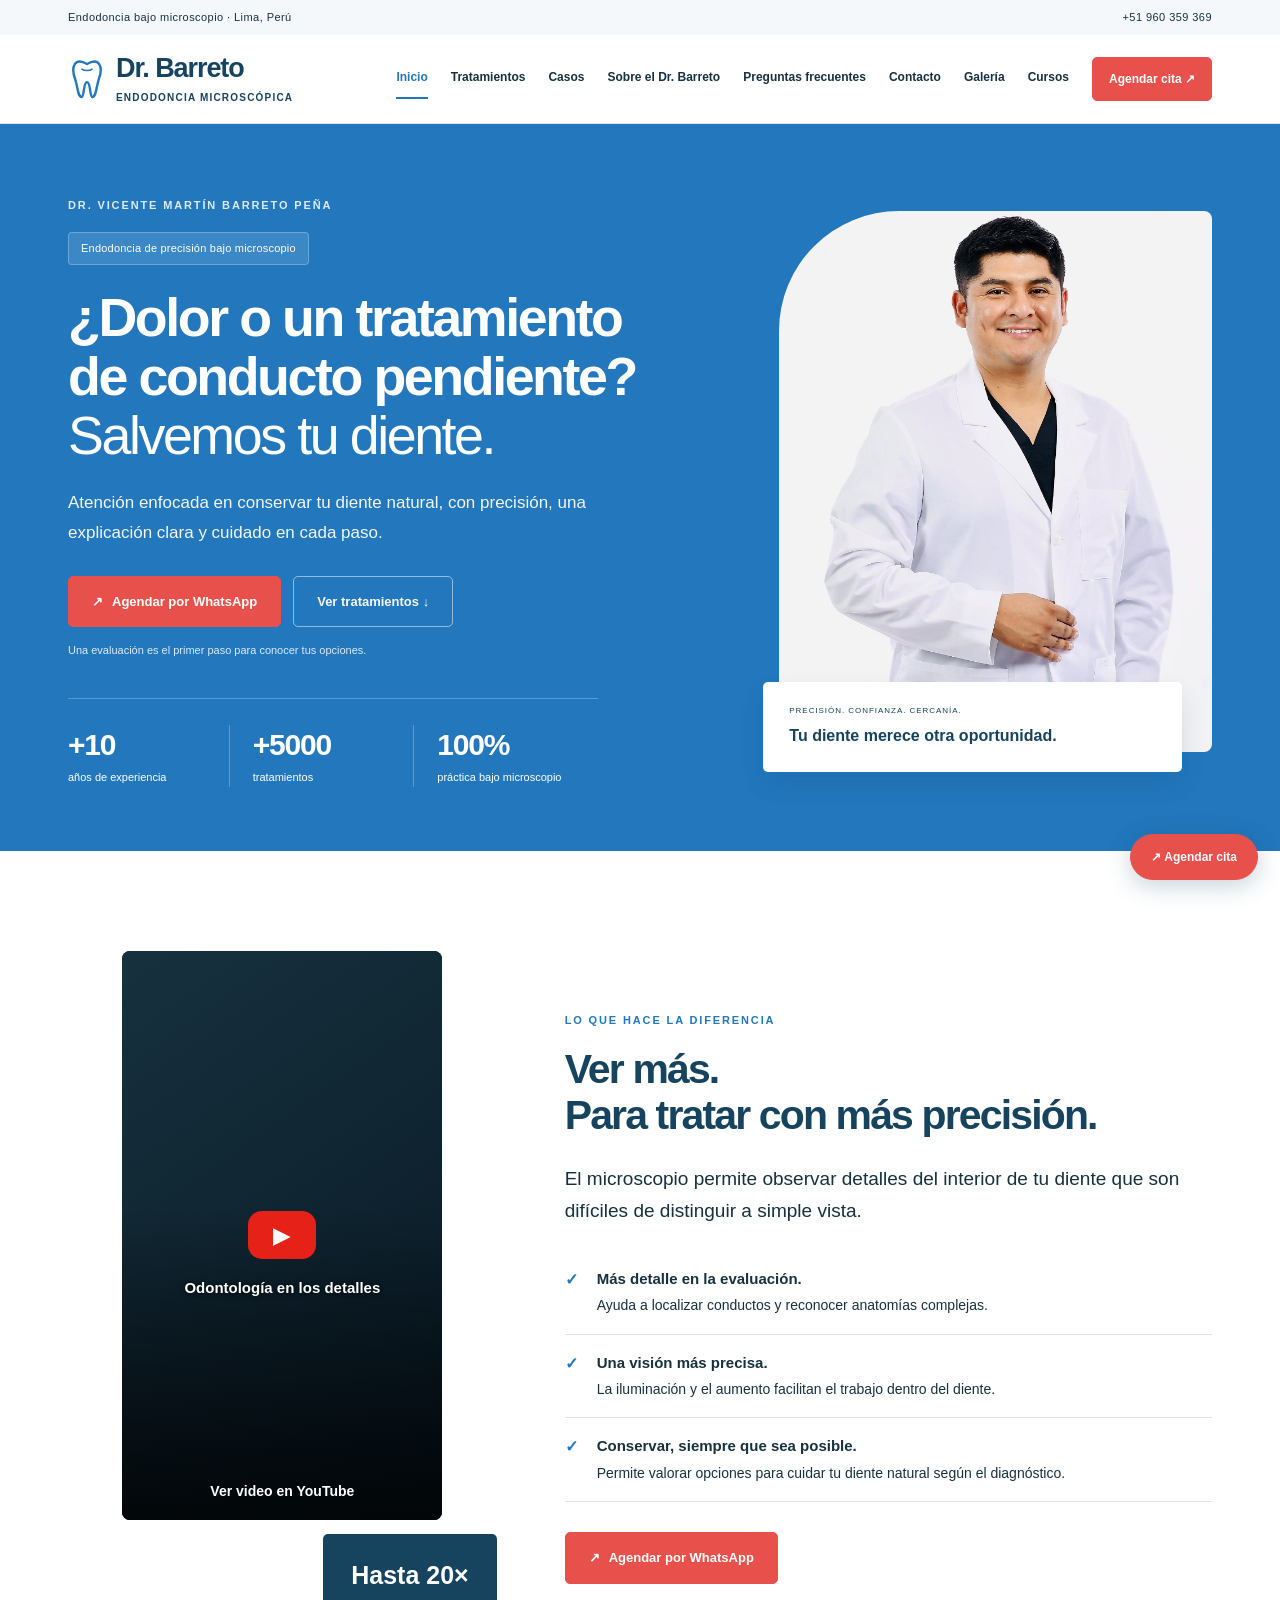
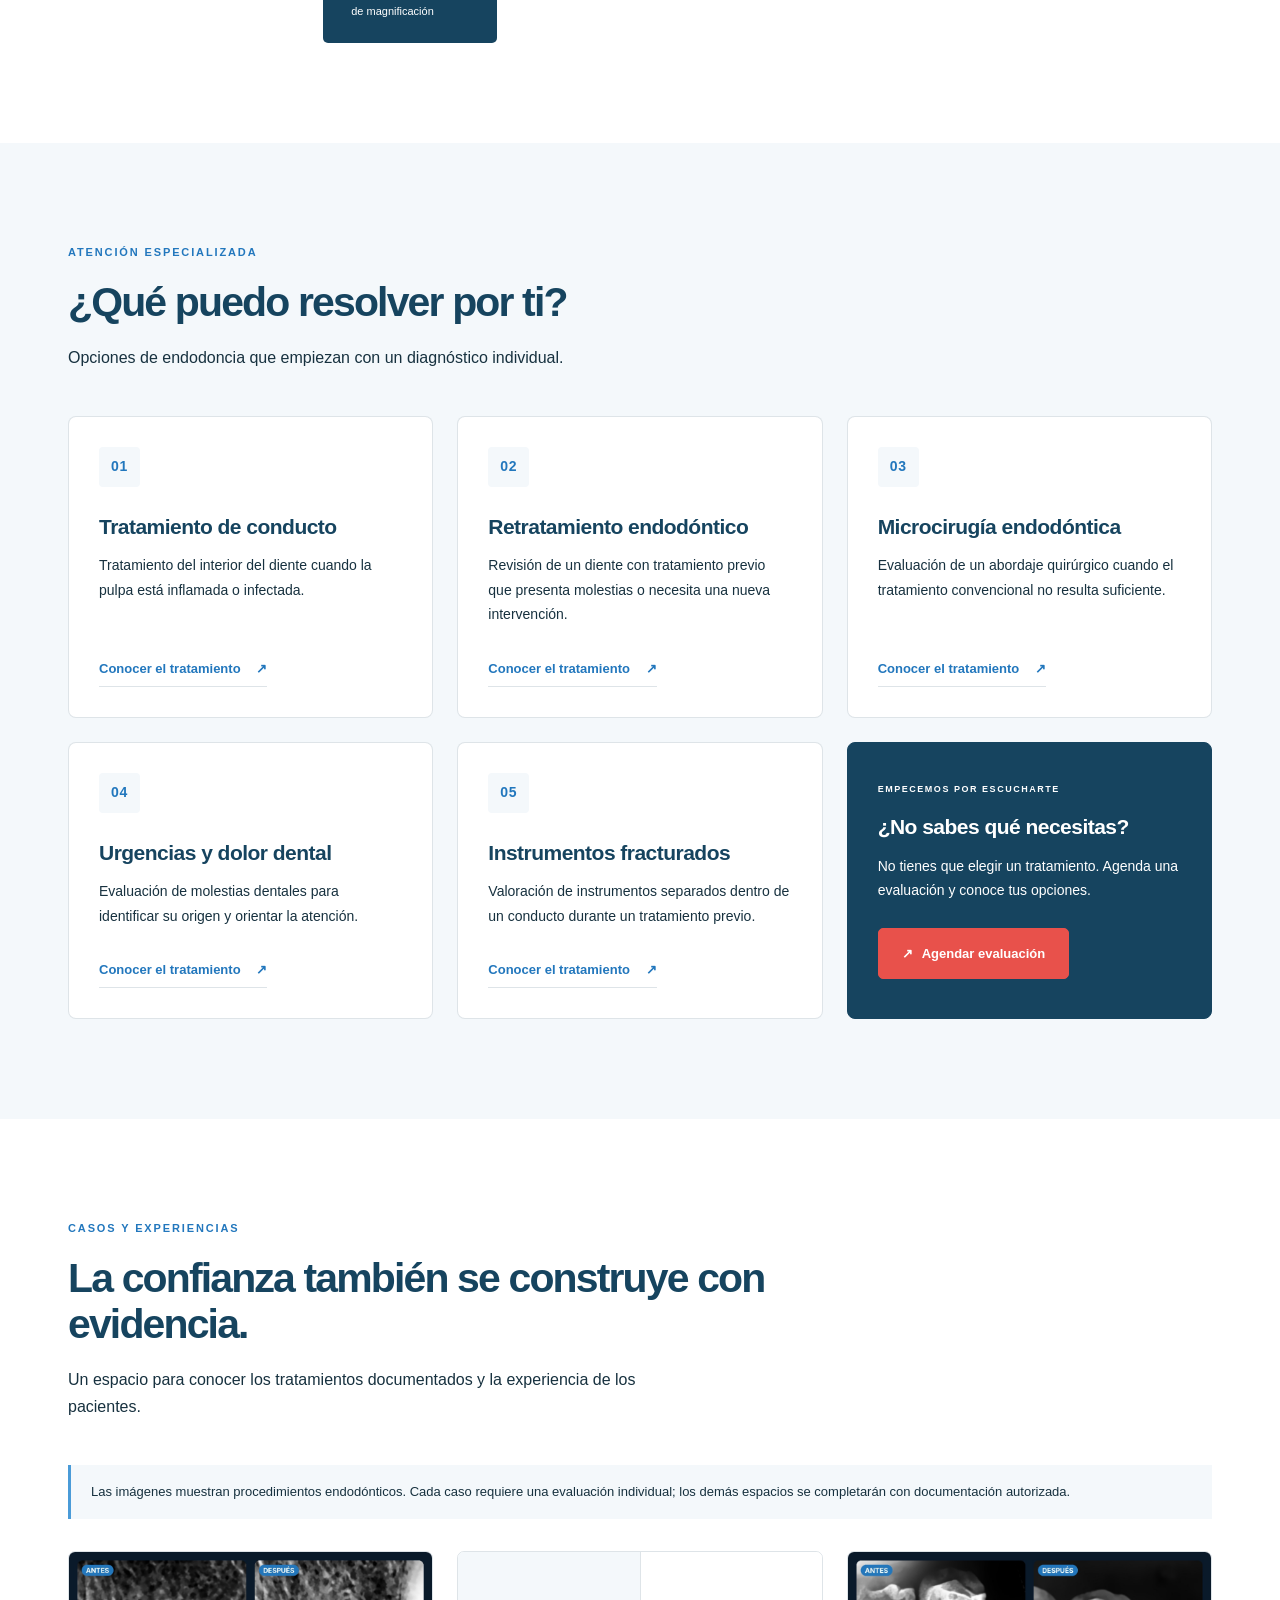
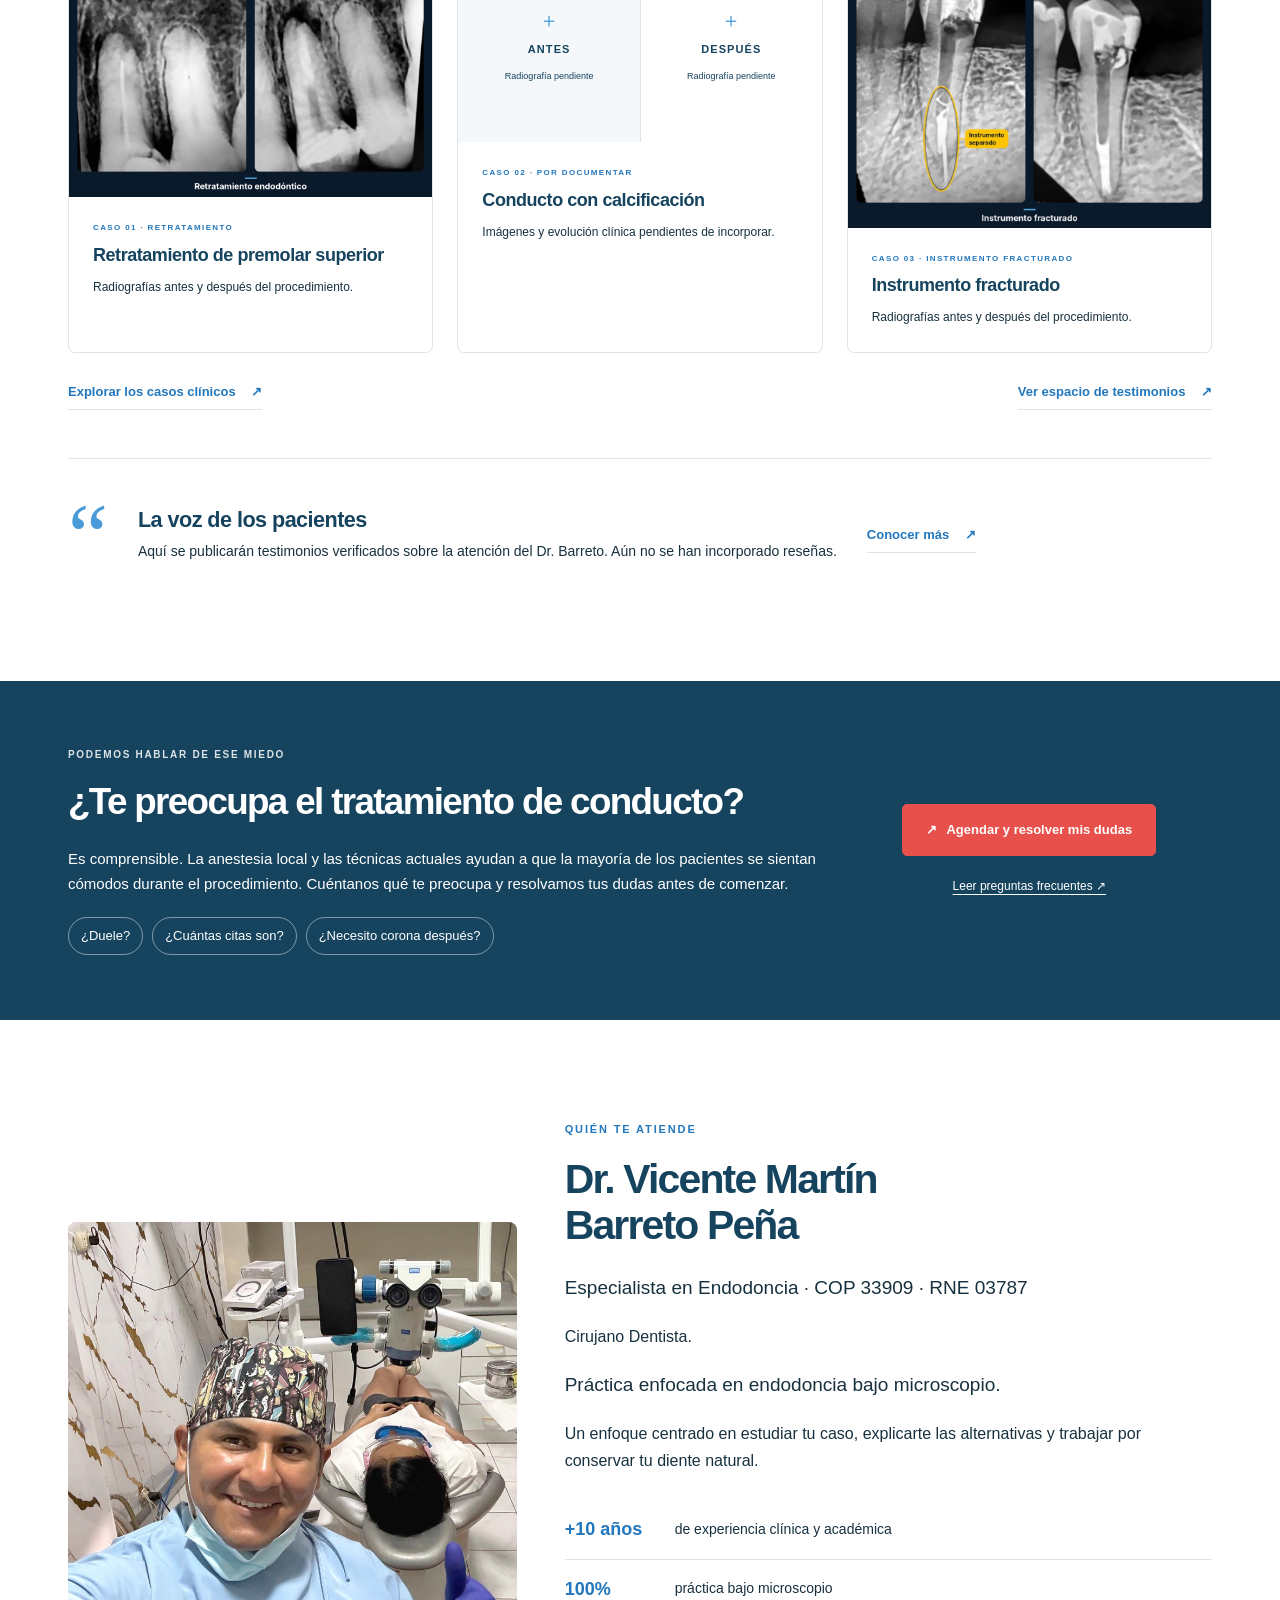
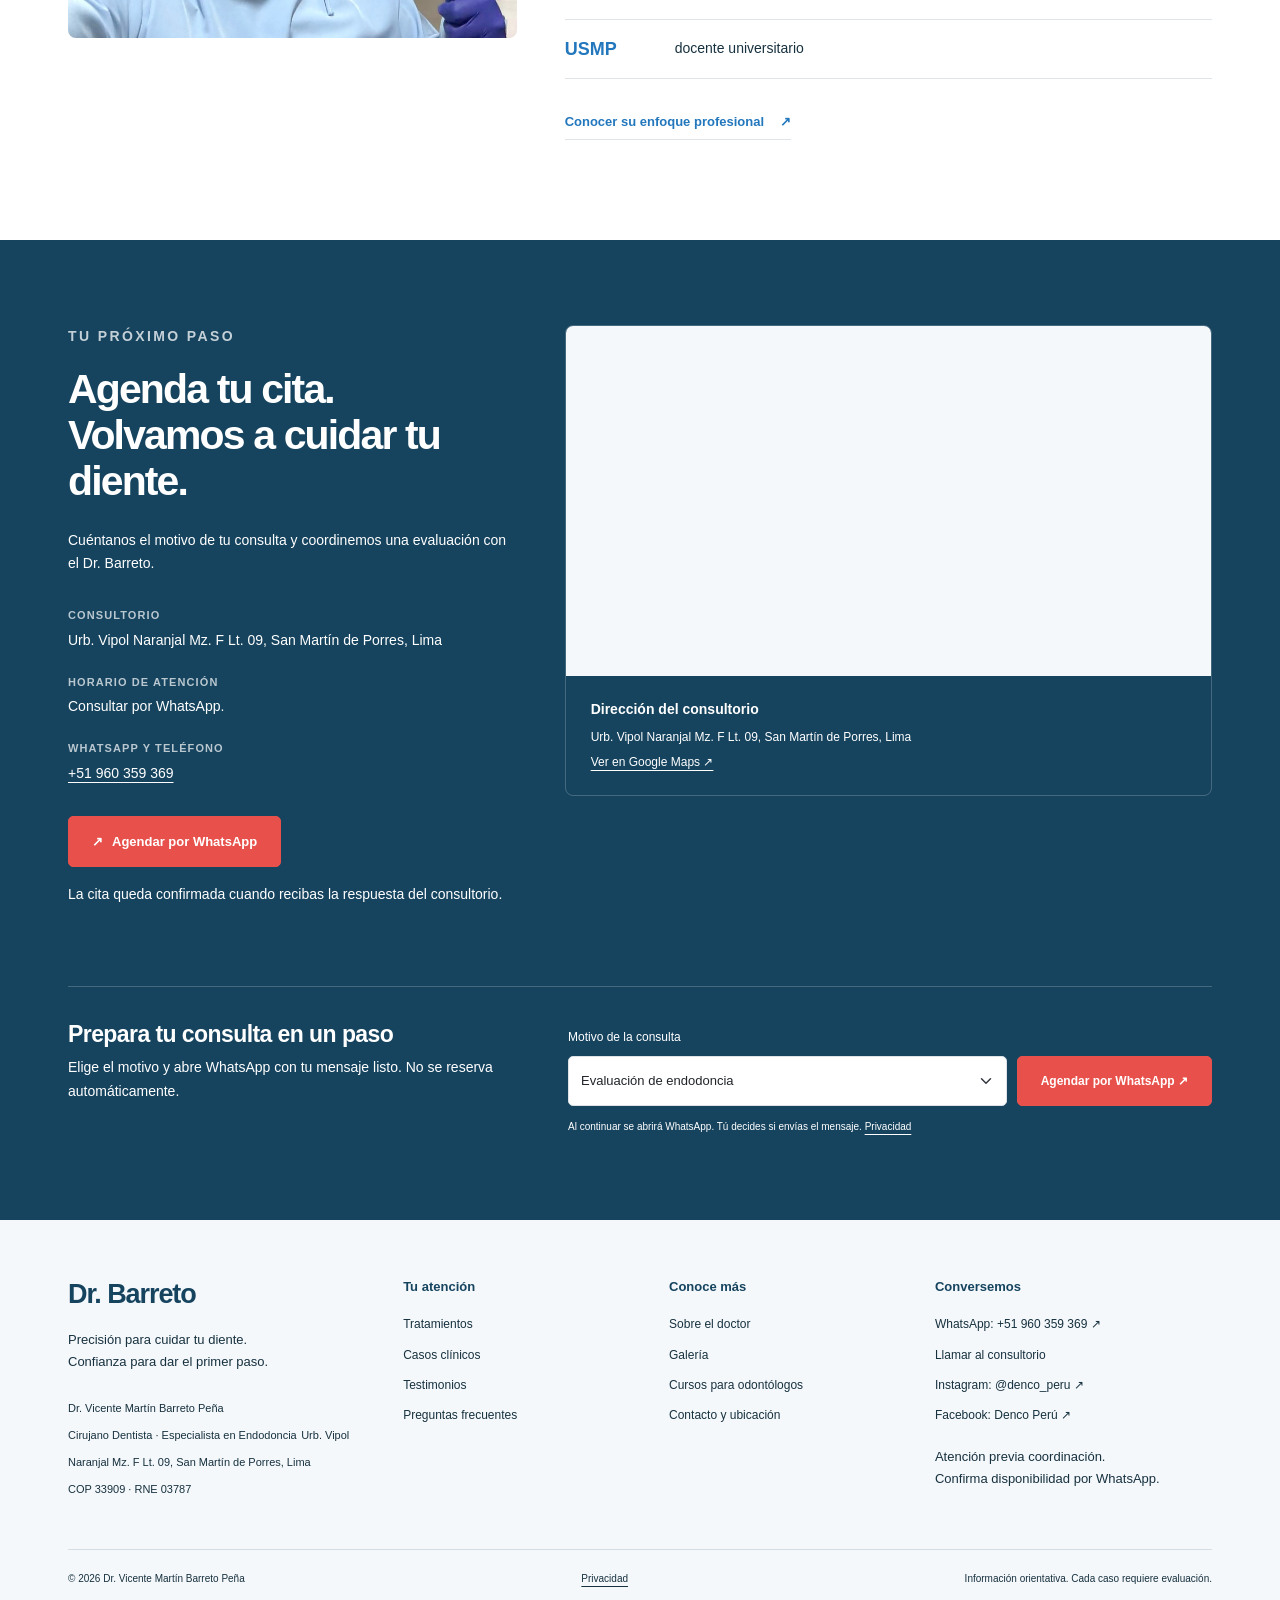
==== commit d5358297: "Actualiza contenido responsive y recursos de cursos" ====
--- a/index.html
+++ b/index.html
@@ -155,14 +155,13 @@
             </div>
             <div class="col-lg-5">
               <div class="portrait-frame">
-                <div class="media-placeholder portrait">
-                  <span class="placeholder-mark" aria-hidden="true">＋</span
-                  ><span class="placeholder-title"
-                    >Dr. Vicente Martín Barreto Peña</span
-                  ><small
-                    >Espacio para la fotografía profesional del doctor</small
-                  >
-                </div>
+                <img
+                  class="portrait-image"
+                  src="assets/img/dr-vicente-barreto.png"
+                  alt="Dr. Vicente Martín Barreto Peña con bata blanca"
+                  width="768"
+                  height="960"
+                />
                 <div class="portrait-caption">
                   <span>PRECISIÓN. CONFIANZA. CERCANÍA.</span
                   ><strong>Tu diente merece otra oportunidad.</strong>
@@ -176,14 +175,32 @@
         <div class="container">
           <div class="row align-items-center g-5">
             <div class="col-lg-5">
-              <div class="image-wrap">
-                <div class="media-placeholder equipment">
-                  <span class="placeholder-mark" aria-hidden="true">＋</span
-                  ><span class="placeholder-title"
-                    >Odontología en los detalles</span
-                  ><small
-                    >Espacio para la fotografía real del microscopio</small
+              <div class="image-wrap detail-video-wrap">
+                <div class="short-video-frame">
+                  <a
+                    class="youtube-video-link"
+                    href="https://www.youtube.com/shorts/J3m2fqXkm5I"
+                    target="_blank"
+                    rel="noopener noreferrer"
+                    aria-label="Ver Odontología en los detalles en YouTube"
                   >
+                    <img
+                      src="https://i.ytimg.com/vi/J3m2fqXkm5I/hqdefault.jpg"
+                      alt=""
+                      width="480"
+                      height="360"
+                      loading="lazy"
+                    />
+                    <span class="youtube-play-button" aria-hidden="true"
+                      >▶</span
+                    >
+                    <span class="youtube-video-title" aria-hidden="true"
+                      >Odontología en los detalles</span
+                    >
+                    <span class="youtube-video-caption"
+                      >Ver video en YouTube</span
+                    >
+                  </a>
                 </div>
                 <div class="image-badge">
                   <strong>Hasta 20×</strong><span>de magnificación</span>
@@ -337,11 +354,29 @@
             </p>
           </div>
           <div class="editorial-note">
-            Las radiografías y los testimonios reales se incorporarán con
-            autorización de los pacientes. Los espacios siguientes son de
-            referencia.
+            Las imágenes muestran procedimientos endodónticos. Cada caso
+            requiere una evaluación individual; los demás espacios se completarán
+            con documentación autorizada.
           </div>
           <div class="row g-4">
+            <div class="col-md-4">
+              <article class="case-card">
+                <div class="case-pair">
+                  <img
+                    src="assets/img/caso-retratamiento-premolar-superior.png"
+                    alt="Radiografías antes y después de un retratamiento endodóntico"
+                    width="1139"
+                    height="768"
+                    loading="lazy"
+                  />
+                </div>
+                <div class="case-caption">
+                  <span class="eyebrow">CASO 01 · RETRATAMIENTO</span>
+                  <h3>Retratamiento de premolar superior</h3>
+                  <p>Radiografías antes y después del procedimiento.</p>
+                </div>
+              </article>
+            </div>
             <div class="col-md-4">
               <article class="case-card">
                 <div class="case-pair">
@@ -357,8 +392,8 @@
                   </div>
                 </div>
                 <div class="case-caption">
-                  <span class="eyebrow">CASO 01 · POR DOCUMENTAR</span>
-                  <h3>Retratamiento de molar inferior</h3>
+                  <span class="eyebrow">CASO 02 · POR DOCUMENTAR</span>
+                  <h3>Conducto con calcificación</h3>
                   <p>Imágenes y evolución clínica pendientes de incorporar.</p>
                 </div>
               </article>
@@ -366,42 +401,18 @@
             <div class="col-md-4">
               <article class="case-card">
                 <div class="case-pair">
-                  <div class="media-placeholder xray">
-                    <span class="placeholder-mark" aria-hidden="true">＋</span
-                    ><span class="placeholder-title">Antes</span
-                    ><small>Radiografía pendiente</small>
-                  </div>
-                  <div class="media-placeholder xray">
-                    <span class="placeholder-mark" aria-hidden="true">＋</span
-                    ><span class="placeholder-title">Después</span
-                    ><small>Radiografía pendiente</small>
-                  </div>
+                  <img
+                    src="assets/img/instrumento-fracturado.png"
+                    alt="Radiografías antes y después del manejo de un instrumento fracturado"
+                    width="1014"
+                    height="768"
+                    loading="lazy"
+                  />
                 </div>
                 <div class="case-caption">
-                  <span class="eyebrow">CASO 02 · POR DOCUMENTAR</span>
-                  <h3>Conducto con calcificación</h3>
-                  <p>Imágenes y evolución clínica pendientes de incorporar.</p>
-                </div>
-              </article>
-            </div>
-            <div class="col-md-4">
-              <article class="case-card">
-                <div class="case-pair">
-                  <div class="media-placeholder xray">
-                    <span class="placeholder-mark" aria-hidden="true">＋</span
-                    ><span class="placeholder-title">Antes</span
-                    ><small>Radiografía pendiente</small>
-                  </div>
-                  <div class="media-placeholder xray">
-                    <span class="placeholder-mark" aria-hidden="true">＋</span
-                    ><span class="placeholder-title">Después</span
-                    ><small>Radiografía pendiente</small>
-                  </div>
-                </div>
-                <div class="case-caption">
-                  <span class="eyebrow">CASO 03 · POR DOCUMENTAR</span>
+                  <span class="eyebrow">CASO 03 · INSTRUMENTO FRACTURADO</span>
                   <h3>Instrumento fracturado</h3>
-                  <p>Imágenes y evolución clínica pendientes de incorporar.</p>
+                  <p>Radiografías antes y después del procedimiento.</p>
                 </div>
               </article>
             </div>
@@ -467,13 +478,14 @@
         <div class="container">
           <div class="row align-items-center g-5">
             <div class="col-lg-5">
-              <div class="media-placeholder doctor">
-                <span class="placeholder-mark" aria-hidden="true">＋</span
-                ><span class="placeholder-title">Conoce a tu endodoncista</span
-                ><small
-                  >Espacio para una segunda fotografía real del doctor</small
-                >
-              </div>
+              <img
+                class="doctor-image"
+                src="assets/img/endodoncista-consultorio.png"
+                alt="Dr. Vicente Barreto en el consultorio, junto a un paciente y el microscopio dental"
+                width="829"
+                height="768"
+                loading="lazy"
+              />
             </div>
             <div class="col-lg-7">
               <p class="eyebrow">QUIÉN TE ATIENDE</p>
--- a/assets/css/styles.css
+++ b/assets/css/styles.css
@@ -358,6 +358,18 @@
   border: 1px solid rgba(255, 255, 255, 0.25);
   border-radius: 120px 8px 8px 8px;
 }
+.portrait-image {
+  display: block;
+  width: 100%;
+  height: auto;
+  border-radius: 120px 8px 8px 8px;
+}
+.doctor-image {
+  display: block;
+  width: 100%;
+  height: auto;
+  border-radius: 8px;
+}
 .portrait:after,
 .portrait:before {
   border-color: rgba(255, 255, 255, 0.16);
@@ -389,6 +401,89 @@
 .image-wrap {
   position: relative;
   padding: 0 20px 25px 0;
+}
+.detail-video-wrap {
+  padding-bottom: 0;
+}
+.short-video-frame {
+  width: 100%;
+  max-width: 320px;
+  aspect-ratio: 9 / 16;
+  overflow: hidden;
+  border-radius: 8px;
+  background: #000;
+  margin: 0 auto;
+}
+.youtube-video-link {
+  position: relative;
+  display: block;
+  width: 100%;
+  height: 100%;
+  overflow: hidden;
+  background: linear-gradient(145deg, #17313f, #071722);
+  color: var(--white);
+  text-decoration: none;
+}
+.youtube-video-link:before {
+  position: absolute;
+  inset: 45% 0 0;
+  z-index: 1;
+  content: "";
+  background: linear-gradient(transparent, rgba(0, 0, 0, 0.78));
+}
+.youtube-video-link img {
+  display: block;
+  width: 100%;
+  height: 100%;
+  object-fit: cover;
+  opacity: 0.88;
+}
+.youtube-play-button {
+  position: absolute;
+  top: 50%;
+  left: 50%;
+  z-index: 2;
+  display: grid;
+  width: 68px;
+  height: 48px;
+  place-items: center;
+  border-radius: 14px;
+  background: #e62117;
+  color: var(--white);
+  font-size: 23px;
+  transform: translate(-50%, -50%);
+}
+.youtube-video-title {
+  position: absolute;
+  top: calc(50% + 40px);
+  right: 12px;
+  left: 12px;
+  z-index: 2;
+  color: var(--white);
+  font-size: 15px;
+  font-weight: 700;
+  text-align: center;
+  text-shadow: 0 1px 5px rgba(0, 0, 0, 0.8);
+}
+.youtube-video-caption {
+  position: absolute;
+  right: 16px;
+  bottom: 16px;
+  left: 16px;
+  z-index: 2;
+  color: var(--white);
+  font-size: 14px;
+  font-weight: 700;
+  text-align: center;
+}
+.youtube-video-link:focus-visible {
+  outline: 3px solid var(--blue-light);
+  outline-offset: -3px;
+}
+.detail-video-wrap .image-badge {
+  position: static;
+  width: fit-content;
+  margin: 14px 0 0 auto;
 }
 .image-badge {
   position: absolute;
@@ -512,6 +607,12 @@
   display: grid;
   grid-template-columns: 1fr 1fr;
 }
+.case-pair > img {
+  display: block;
+  grid-column: 1 / -1;
+  width: 100%;
+  height: auto;
+}
 .xray {
   min-height: 190px;
   border: 0;
@@ -840,6 +941,22 @@
 .treatment-detail .lead {
   font-size: 18px;
 }
+.treatment-image {
+  display: block;
+  width: 100%;
+  height: auto;
+  margin-top: 28px;
+  border: 1px solid var(--line);
+  border-radius: 8px;
+}
+.treatment-video {
+  width: min(100%, 360px);
+  aspect-ratio: 9 / 16;
+  overflow: hidden;
+  margin-top: 28px;
+  border-radius: 8px;
+  background: #000;
+}
 .steps {
   display: grid;
   grid-template-columns: repeat(4, 1fr);
@@ -848,6 +965,24 @@
 }
 .steps.three {
   grid-template-columns: repeat(3, 1fr);
+}
+.steps.three .step-heading {
+  display: flex;
+  align-items: center;
+  gap: 14px;
+  margin-bottom: 16px;
+}
+.steps.three .step-icon {
+  display: block;
+  width: 76px;
+  height: 76px;
+  flex: 0 0 76px;
+}
+.steps.three .step-heading span {
+  margin-bottom: 8px;
+}
+.steps.three .step-heading h3 {
+  margin-bottom: 0;
 }
 .steps > div {
   border-top: 2px solid var(--blue);
@@ -1586,6 +1721,11 @@
   .steps.three {
     grid-template-columns: 1fr;
   }
+  .steps.three .step-icon {
+    width: 64px;
+    height: 64px;
+    flex-basis: 64px;
+  }
   .steps {
     gap: 22px;
   }
